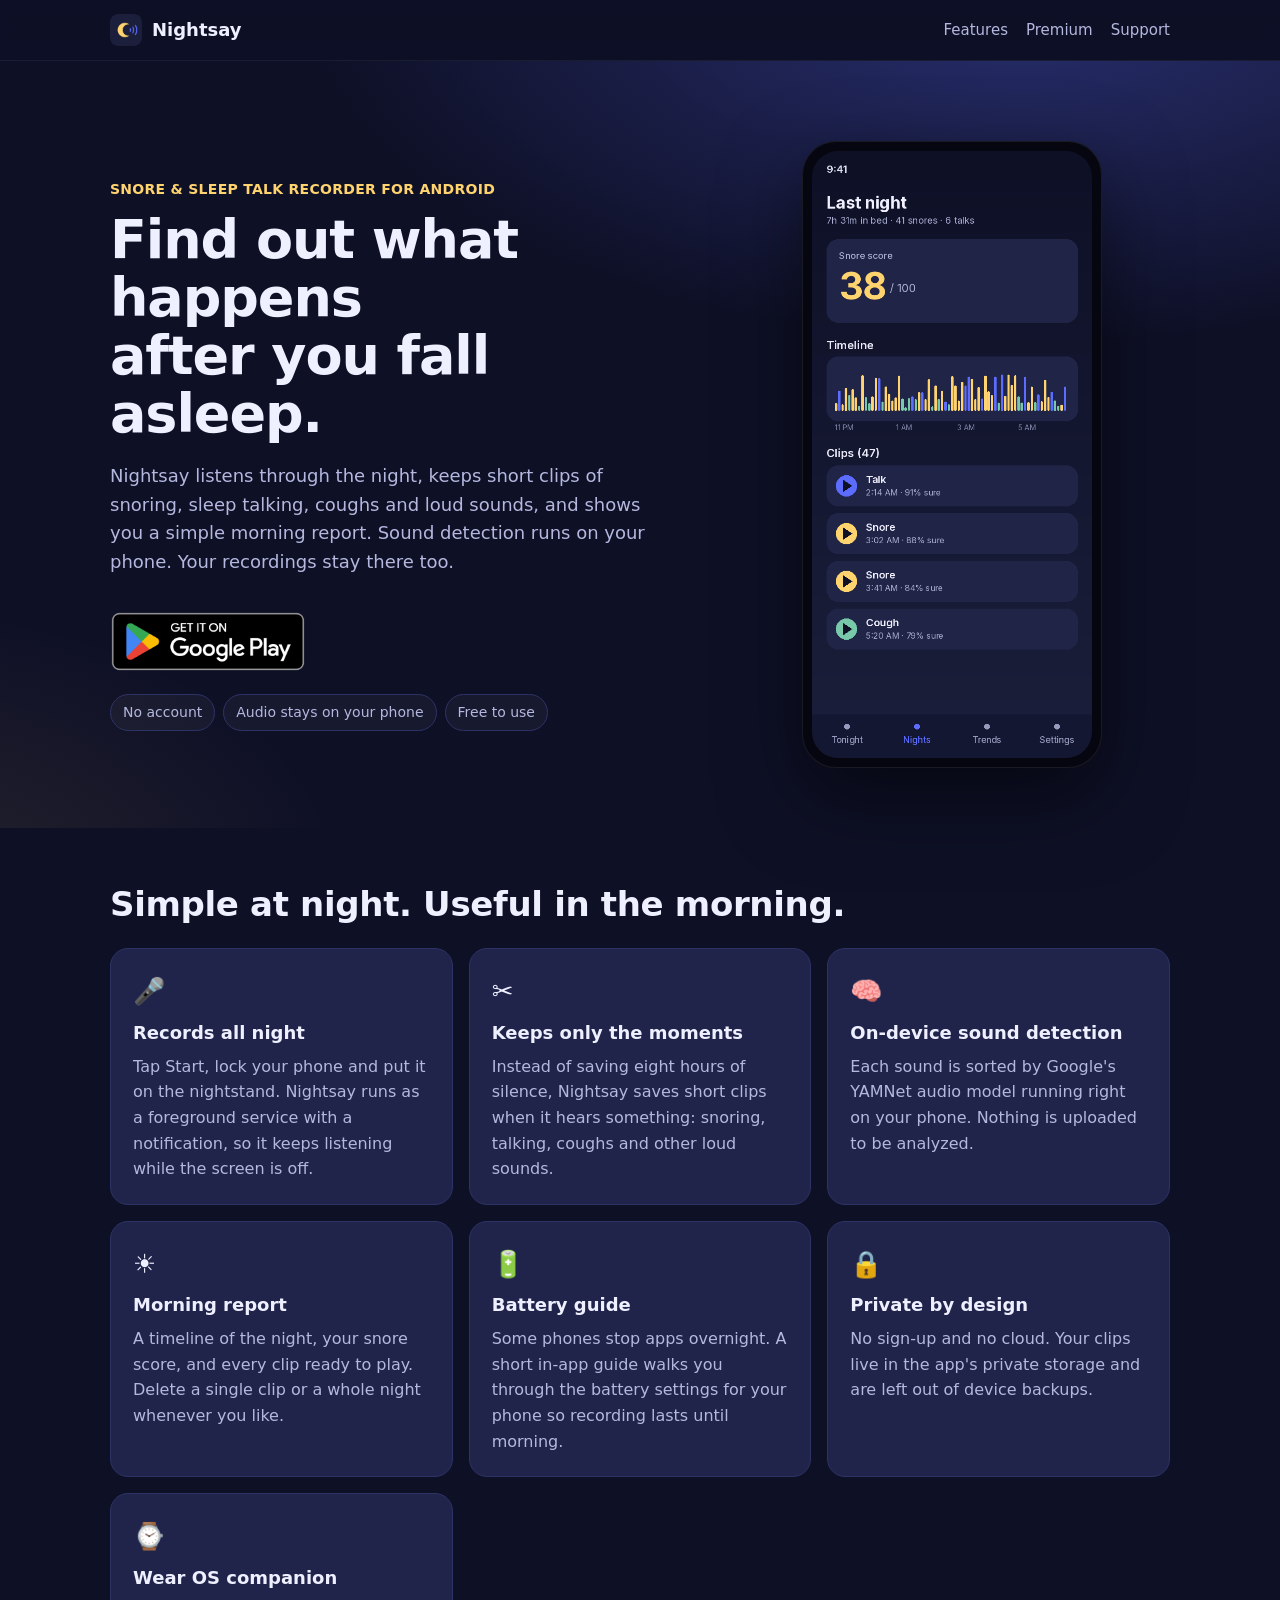
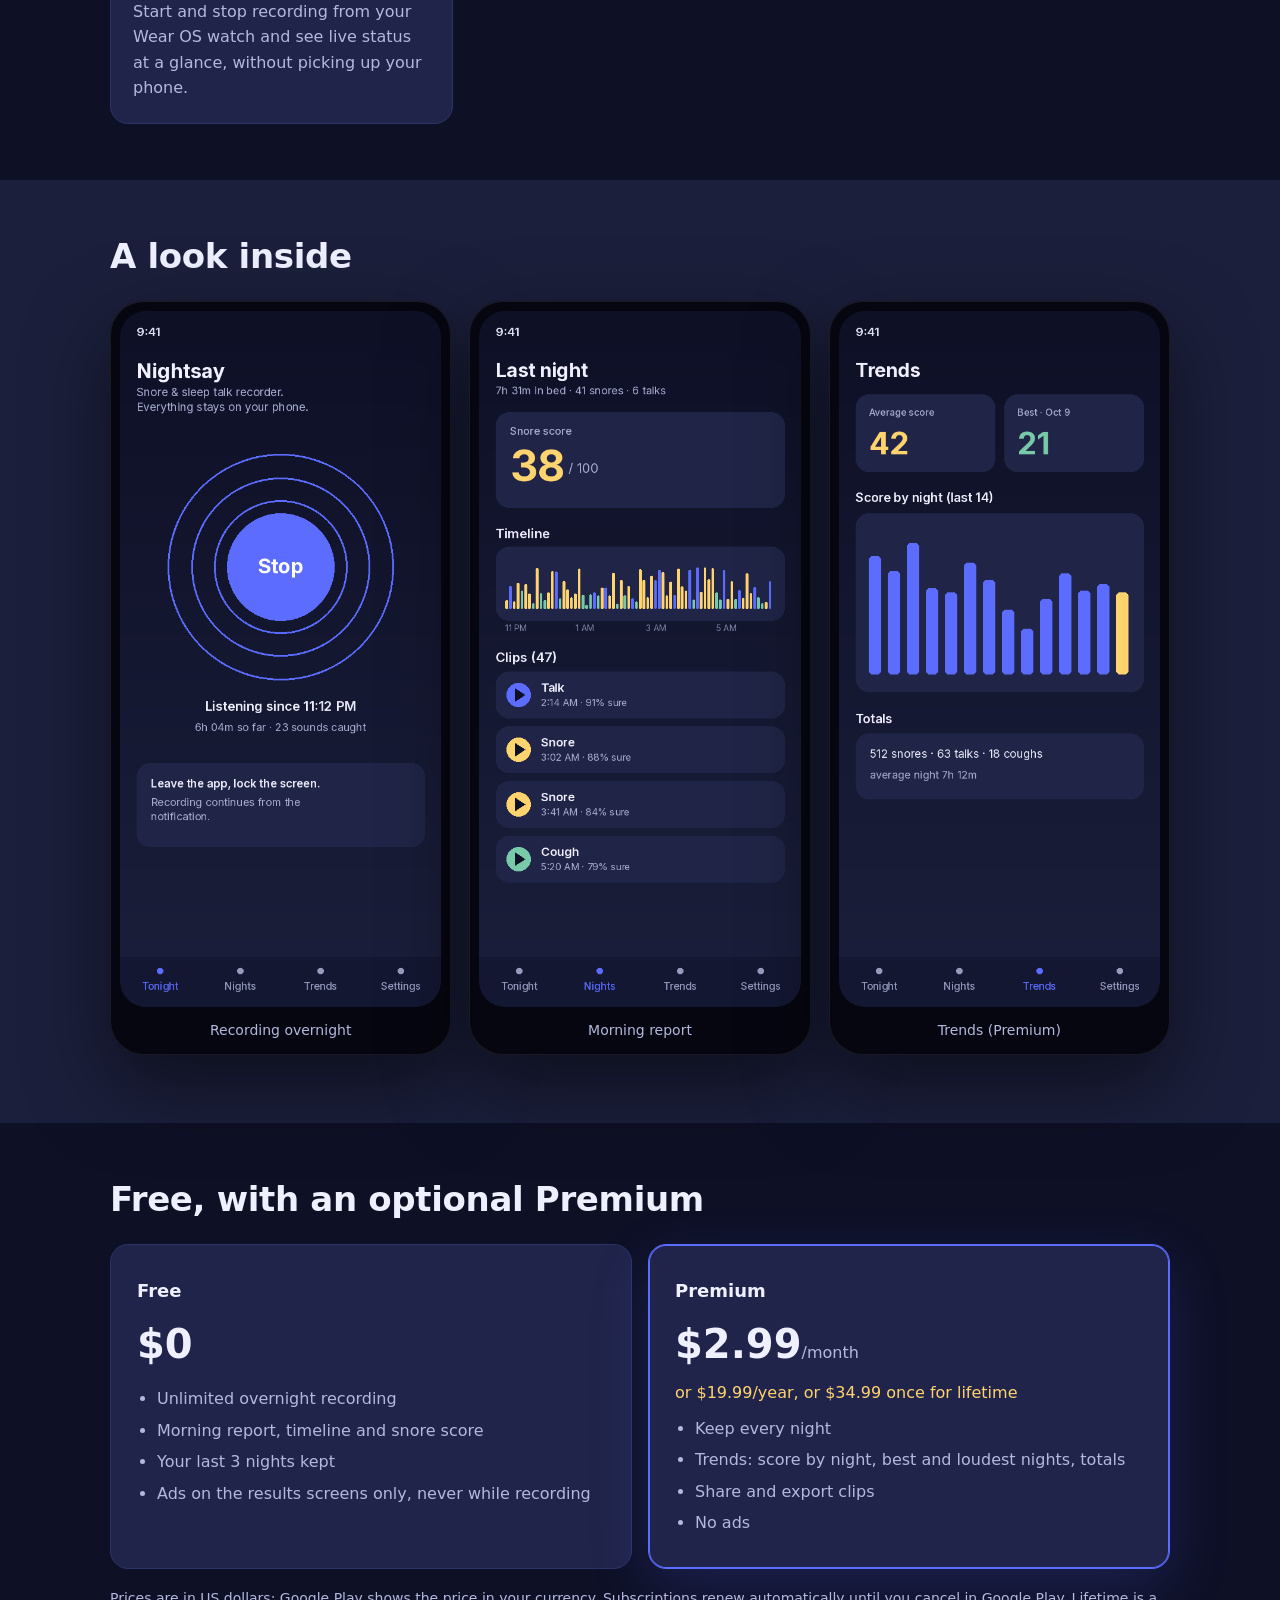
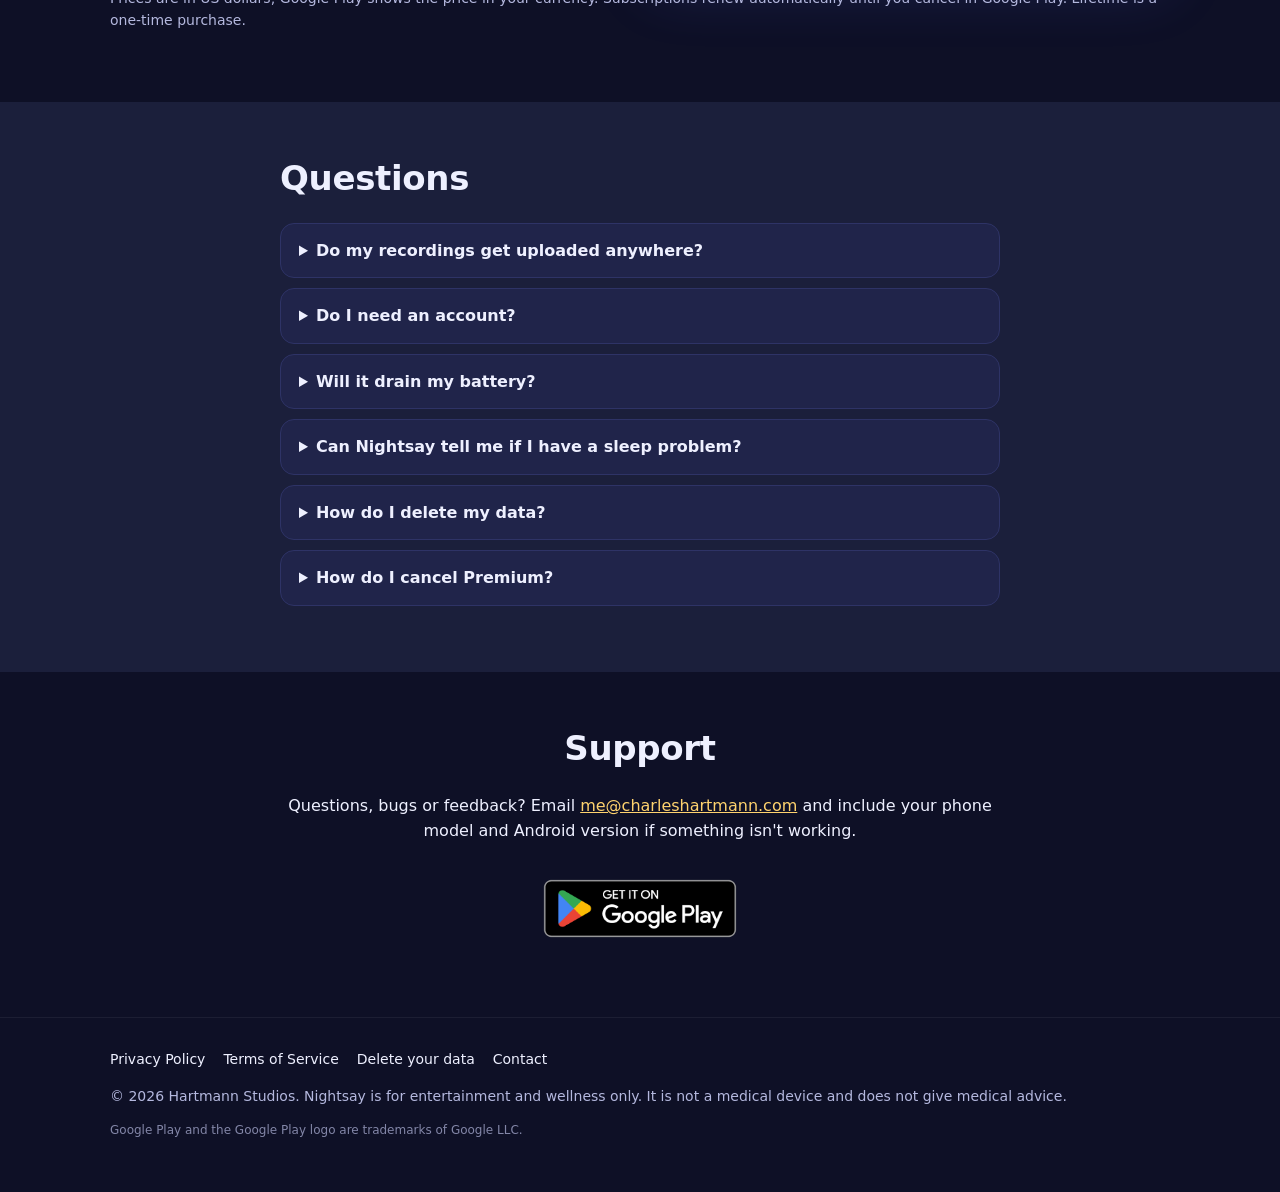
==== index.html @ 561e7427 "Nightsay website, privacy policy, terms and data deletion page" ====
<!doctype html>
<html lang="en">
<head>
<meta charset="utf-8">
<meta name="viewport" content="width=device-width, initial-scale=1, viewport-fit=cover">
<title>Nightsay: Snore &amp; Sleep Talk Recorder for Android</title>
<meta name="description" content="Nightsay records your snoring and sleep talking overnight, keeps short clips, and shows a morning report. On-device sound detection, no account, recordings stay on your phone.">
<link rel="canonical" href="https://chartmann1590.github.io/nightsay-site/">
<meta name="theme-color" content="#0E1026">
<meta property="og:type" content="website">
<meta property="og:site_name" content="Nightsay">
<meta property="og:title" content="Nightsay: Snore &amp; Sleep Talk Recorder for Android">
<meta property="og:description" content="Nightsay records your snoring and sleep talking overnight, keeps short clips, and shows a morning report. On-device sound detection, no account, recordings stay on your phone.">
<meta property="og:url" content="https://chartmann1590.github.io/nightsay-site/">
<meta property="og:image" content="https://chartmann1590.github.io/nightsay-site/img/og.png">
<meta property="og:image:width" content="1200">
<meta property="og:image:height" content="630">
<meta property="og:image:alt" content="Nightsay: snore and sleep talk recorder">
<meta name="twitter:card" content="summary_large_image">
<meta name="twitter:title" content="Nightsay: Snore &amp; Sleep Talk Recorder for Android">
<meta name="twitter:description" content="Nightsay records your snoring and sleep talking overnight, keeps short clips, and shows a morning report. On-device sound detection, no account, recordings stay on your phone.">
<meta name="twitter:image" content="https://chartmann1590.github.io/nightsay-site/img/og.png">
<link rel="icon" type="image/png" sizes="32x32" href="https://chartmann1590.github.io/nightsay-site/img/icon-32.png">
<link rel="apple-touch-icon" href="https://chartmann1590.github.io/nightsay-site/img/icon-180.png">
<link rel="stylesheet" href="https://chartmann1590.github.io/nightsay-site/style.css">
<script type="application/ld+json">{"@context": "https://schema.org", "@type": "SoftwareApplication", "name": "Nightsay: Snore & Sleep Talk", "operatingSystem": "Android", "applicationCategory": "HealthApplication", "url": "https://chartmann1590.github.io/nightsay-site/", "downloadUrl": "https://play.google.com/store/apps/details?id=com.charles.nightsay", "author": {"@type": "Organization", "name": "Hartmann Studios", "email": "me@charleshartmann.com"}, "offers": [{"@type": "Offer", "price": "0", "priceCurrency": "USD", "name": "Free"}], "description": "Snore and sleep talk recorder for Android. Records overnight, keeps short clips of snoring, sleep talking and coughs, and shows a morning report. Sound detection runs on your phone."}</script>
</head>
<body>
<header class="top"><div class="wrap nav">
<a class="brand" href="https://chartmann1590.github.io/nightsay-site/"><img src="https://chartmann1590.github.io/nightsay-site/img/icon-192.png" alt="" width="32" height="32"><span>Nightsay</span></a>
<nav><a href="https://chartmann1590.github.io/nightsay-site/#features">Features</a><a href="https://chartmann1590.github.io/nightsay-site/#premium">Premium</a><a href="https://chartmann1590.github.io/nightsay-site/#support">Support</a></nav>
</div></header>
<main>

<section class="hero"><div class="wrap hero-grid">
<div class="hero-copy">
<p class="eyebrow">Snore &amp; sleep talk recorder for Android</p>
<h1>Find out what happens<br>after you fall asleep.</h1>
<p class="lead">Nightsay listens through the night, keeps short clips of snoring, sleep talking, coughs and loud sounds, and shows you a simple morning report. Sound detection runs on your phone. Your recordings stay there too.</p>
<div class="cta"><a class="badge " href="https://play.google.com/store/apps/details?id=com.charles.nightsay" rel="noopener"><img src="https://chartmann1590.github.io/nightsay-site/img/play-badge.png" alt="Get it on Google Play" width="646" height="250"></a></div>
<ul class="pills"><li>No account</li><li>Audio stays on your phone</li><li>Free to use</li></ul>
</div>
<div class="hero-phone"><figure class="phone big"><img src="https://chartmann1590.github.io/nightsay-site/img/shot-2.png" alt="Morning report: snore score, timeline of the night and playable clips" width="540" height="1170"></figure></div>
</div></section>

<section class="sec" id="features"><div class="wrap">
<h2>Simple at night. Useful in the morning.</h2>
<div class="grid">
<div class="card"><div class="ic">&#127908;</div><h3>Records all night</h3><p>Tap Start, lock your phone and put it on the nightstand. Nightsay runs as a foreground service with a notification, so it keeps listening while the screen is off.</p></div>
<div class="card"><div class="ic">&#9986;</div><h3>Keeps only the moments</h3><p>Instead of saving eight hours of silence, Nightsay saves short clips when it hears something: snoring, talking, coughs and other loud sounds.</p></div>
<div class="card"><div class="ic">&#129504;</div><h3>On-device sound detection</h3><p>Each sound is sorted by Google's YAMNet audio model running right on your phone. Nothing is uploaded to be analyzed.</p></div>
<div class="card"><div class="ic">&#9728;</div><h3>Morning report</h3><p>A timeline of the night, your snore score, and every clip ready to play. Delete a single clip or a whole night whenever you like.</p></div>
<div class="card"><div class="ic">&#128267;</div><h3>Battery guide</h3><p>Some phones stop apps overnight. A short in-app guide walks you through the battery settings for your phone so recording lasts until morning.</p></div>
<div class="card"><div class="ic">&#128274;</div><h3>Private by design</h3><p>No sign-up and no cloud. Your clips live in the app's private storage and are left out of device backups.</p></div>
<div class="card"><div class="ic">&#8986;</div><h3>Wear OS companion</h3><p>Start and stop recording from your Wear OS watch and see live status at a glance, without picking up your phone.</p></div>
</div>
</div></section>

<section class="sec alt" id="screenshots"><div class="wrap">
<h2>A look inside</h2>
<div class="shots"><figure class="phone"><img src="https://chartmann1590.github.io/nightsay-site/img/shot-1.png" alt="Recording overnight: listening since 11:12 PM, sounds caught so far" loading="lazy" width="540" height="1170"><figcaption>Recording overnight</figcaption></figure><figure class="phone"><img src="https://chartmann1590.github.io/nightsay-site/img/shot-2.png" alt="Morning report: snore score, timeline of the night and playable clips" loading="lazy" width="540" height="1170"><figcaption>Morning report</figcaption></figure><figure class="phone"><img src="https://chartmann1590.github.io/nightsay-site/img/shot-3.png" alt="Trends (Premium): snore score by night, best night and totals" loading="lazy" width="540" height="1170"><figcaption>Trends (Premium)</figcaption></figure></div>
</div></section>

<section class="sec" id="premium"><div class="wrap">
<h2>Free, with an optional Premium</h2>
<div class="plans">
<div class="plan"><h3>Free</h3><p class="price">$0</p><ul><li>Unlimited overnight recording</li><li>Morning report, timeline and snore score</li><li>Your last 3 nights kept</li><li>Ads on the results screens only, never while recording</li></ul></div>
<div class="plan pro"><h3>Premium</h3><p class="price">$2.99<span>/month</span></p><p class="alt-price">or $19.99/year, or $34.99 once for lifetime</p><ul><li>Keep every night</li><li>Trends: score by night, best and loudest nights, totals</li><li>Share and export clips</li><li>No ads</li></ul></div>
</div>
<p class="fine">Prices are in US dollars; Google Play shows the price in your currency. Subscriptions renew automatically until you cancel in Google Play. Lifetime is a one-time purchase.</p>
</div></section>

<section class="sec alt"><div class="wrap narrow">
<h2>Questions</h2>
<details><summary>Do my recordings get uploaded anywhere?</summary><p>No. Recording, sound detection and storage all happen on your phone. A clip only leaves your phone if you choose to share it yourself (a Premium feature), using Android's share menu.</p></details>
<details><summary>Do I need an account?</summary><p>No. There is no sign-up and no login. Premium purchases are handled by Google Play and tied to your Google Play account.</p></details>
<details><summary>Will it drain my battery?</summary><p>Nightsay listens continuously, so we recommend keeping the phone plugged in overnight. The in-app battery guide helps with phones that stop background apps.</p></details>
<details><summary>Can Nightsay tell me if I have a sleep problem?</summary><p>No. Nightsay is for entertainment and wellness only. It is not a medical device and does not diagnose, treat or monitor any condition. If you are worried about your sleep or breathing, talk to a doctor.</p></details>
<details><summary>How do I delete my data?</summary><p>Delete a clip or a night inside the app, or uninstall the app to remove everything. Details are on the <a href="https://chartmann1590.github.io/nightsay-site/delete/">data deletion page</a>.</p></details>
<details><summary>How do I cancel Premium?</summary><p>Open Google Play, tap your profile, then Payments &amp; subscriptions, then Subscriptions, and cancel Nightsay. See our <a href="https://chartmann1590.github.io/nightsay-site/terms/">Terms</a> for details.</p></details>
</div></section>

<section class="sec" id="support"><div class="wrap narrow center">
<h2>Support</h2>
<p>Questions, bugs or feedback? Email <a href="mailto:me@charleshartmann.com?subject=Nightsay%20support">me@charleshartmann.com</a> and include your phone model and Android version if something isn't working.</p>
<div class="cta center"><a class="badge " href="https://play.google.com/store/apps/details?id=com.charles.nightsay" rel="noopener"><img src="https://chartmann1590.github.io/nightsay-site/img/play-badge.png" alt="Get it on Google Play" width="646" height="250"></a></div>
</div></section>

</main>
<footer class="foot"><div class="wrap">
<div class="foot-links"><a href="https://chartmann1590.github.io/nightsay-site/privacy/">Privacy Policy</a><a href="https://chartmann1590.github.io/nightsay-site/terms/">Terms of Service</a><a href="https://chartmann1590.github.io/nightsay-site/delete/">Delete your data</a><a href="mailto:me@charleshartmann.com">Contact</a></div>
<p>&copy; 2026 Hartmann Studios. Nightsay is for entertainment and wellness only. It is not a medical device and does not give medical advice.</p>
<p class="tm">Google Play and the Google Play logo are trademarks of Google LLC.</p>
</div></footer>
</body>
</html>
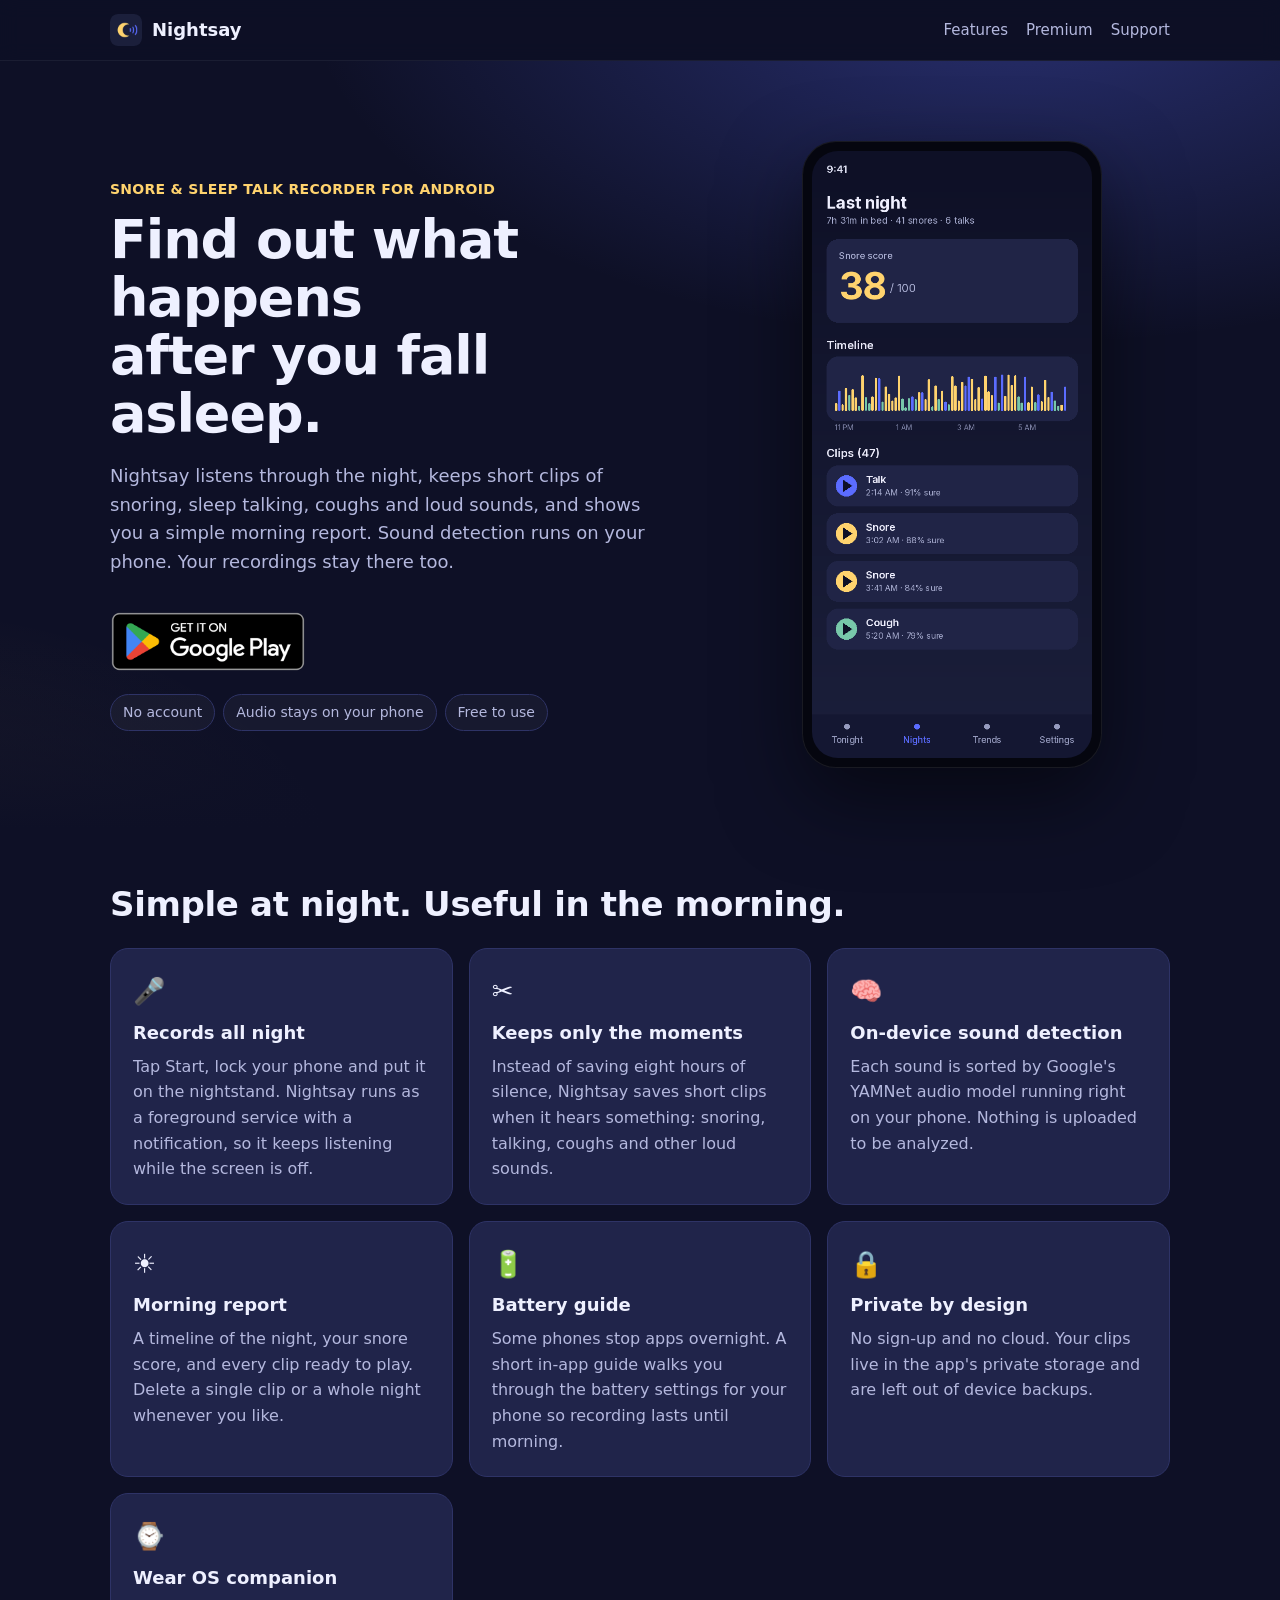
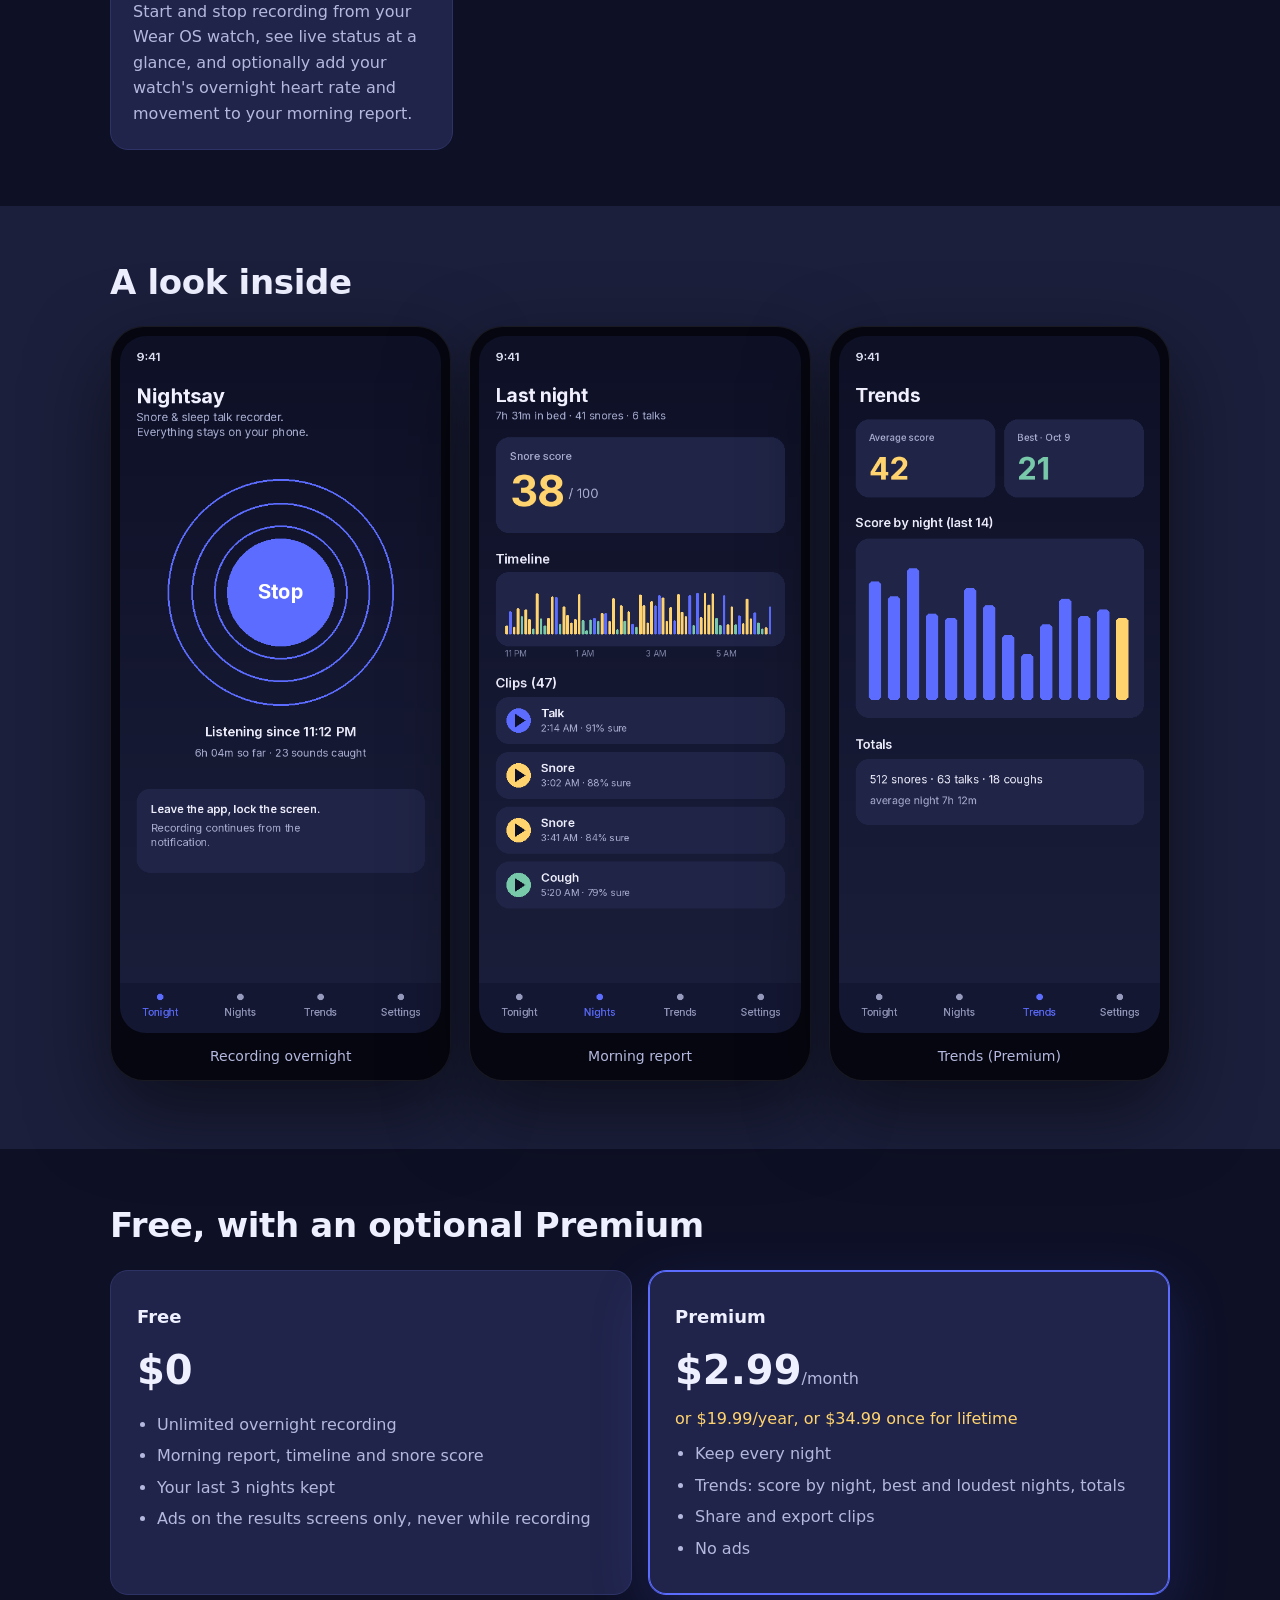
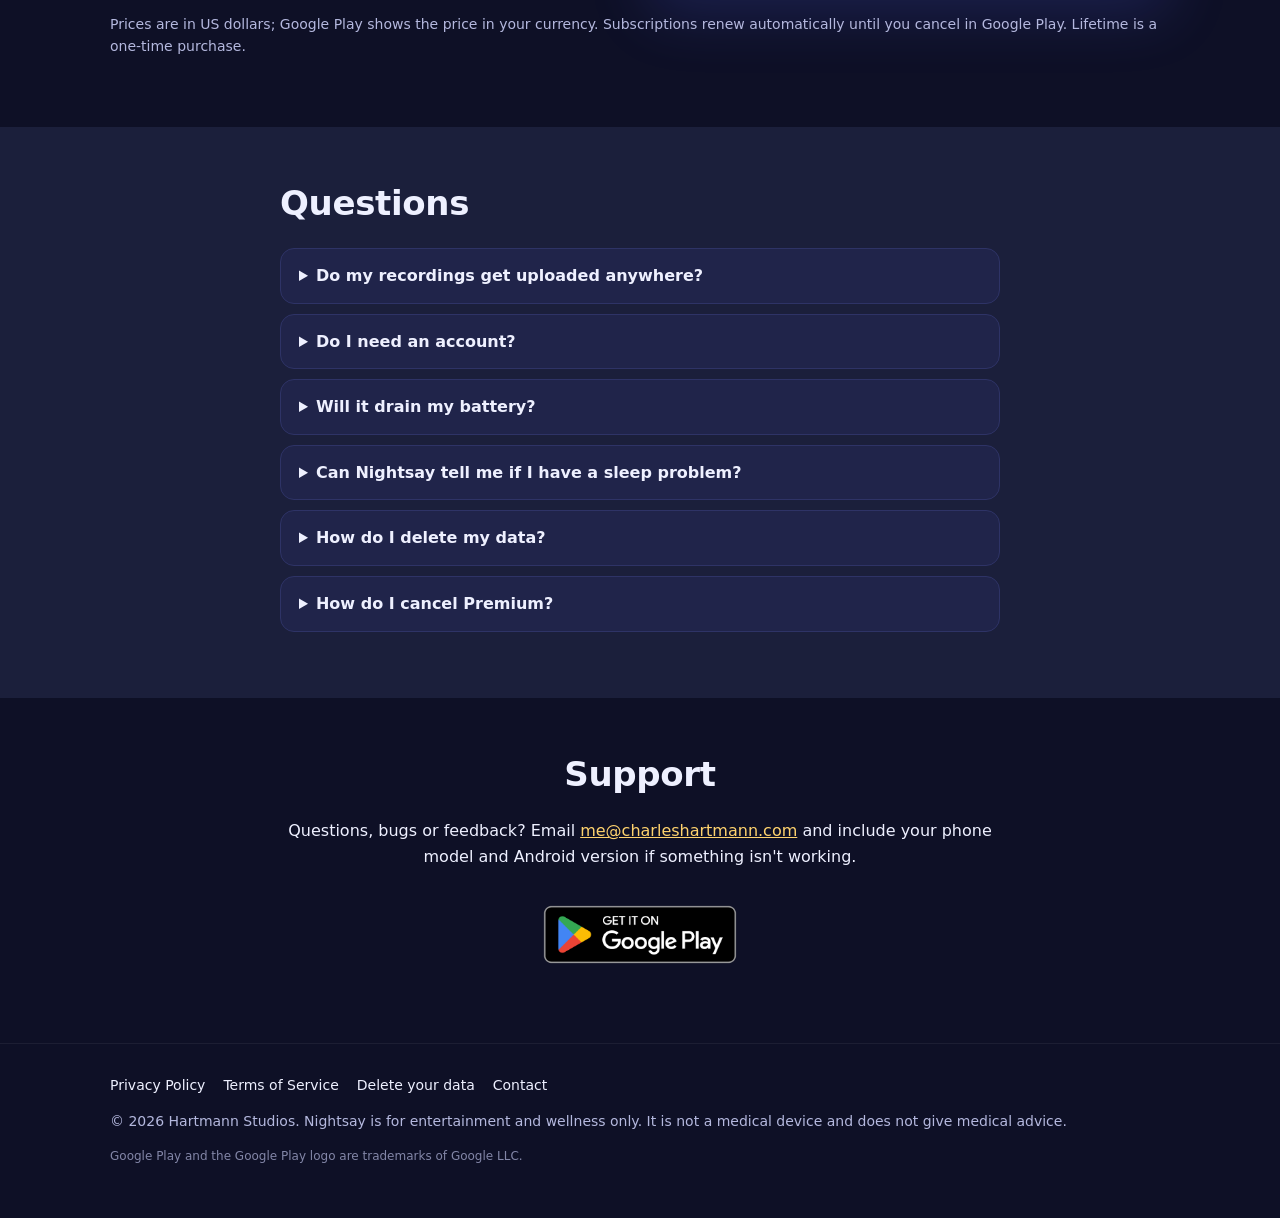
==== commit f018bb12: "Add Wear OS details to privacy policy and data deletion page" ====
--- a/index.html
+++ b/index.html
@@ -52,7 +52,7 @@
 <div class="card"><div class="ic">&#9728;</div><h3>Morning report</h3><p>A timeline of the night, your snore score, and every clip ready to play. Delete a single clip or a whole night whenever you like.</p></div>
 <div class="card"><div class="ic">&#128267;</div><h3>Battery guide</h3><p>Some phones stop apps overnight. A short in-app guide walks you through the battery settings for your phone so recording lasts until morning.</p></div>
 <div class="card"><div class="ic">&#128274;</div><h3>Private by design</h3><p>No sign-up and no cloud. Your clips live in the app's private storage and are left out of device backups.</p></div>
-<div class="card"><div class="ic">&#8986;</div><h3>Wear OS companion</h3><p>Start and stop recording from your Wear OS watch and see live status at a glance, without picking up your phone.</p></div>
+<div class="card"><div class="ic">&#8986;</div><h3>Wear OS companion</h3><p>Start and stop recording from your Wear OS watch, see live status at a glance, and optionally add your watch's overnight heart rate and movement to your morning report.</p></div>
 </div>
 </div></section>
 
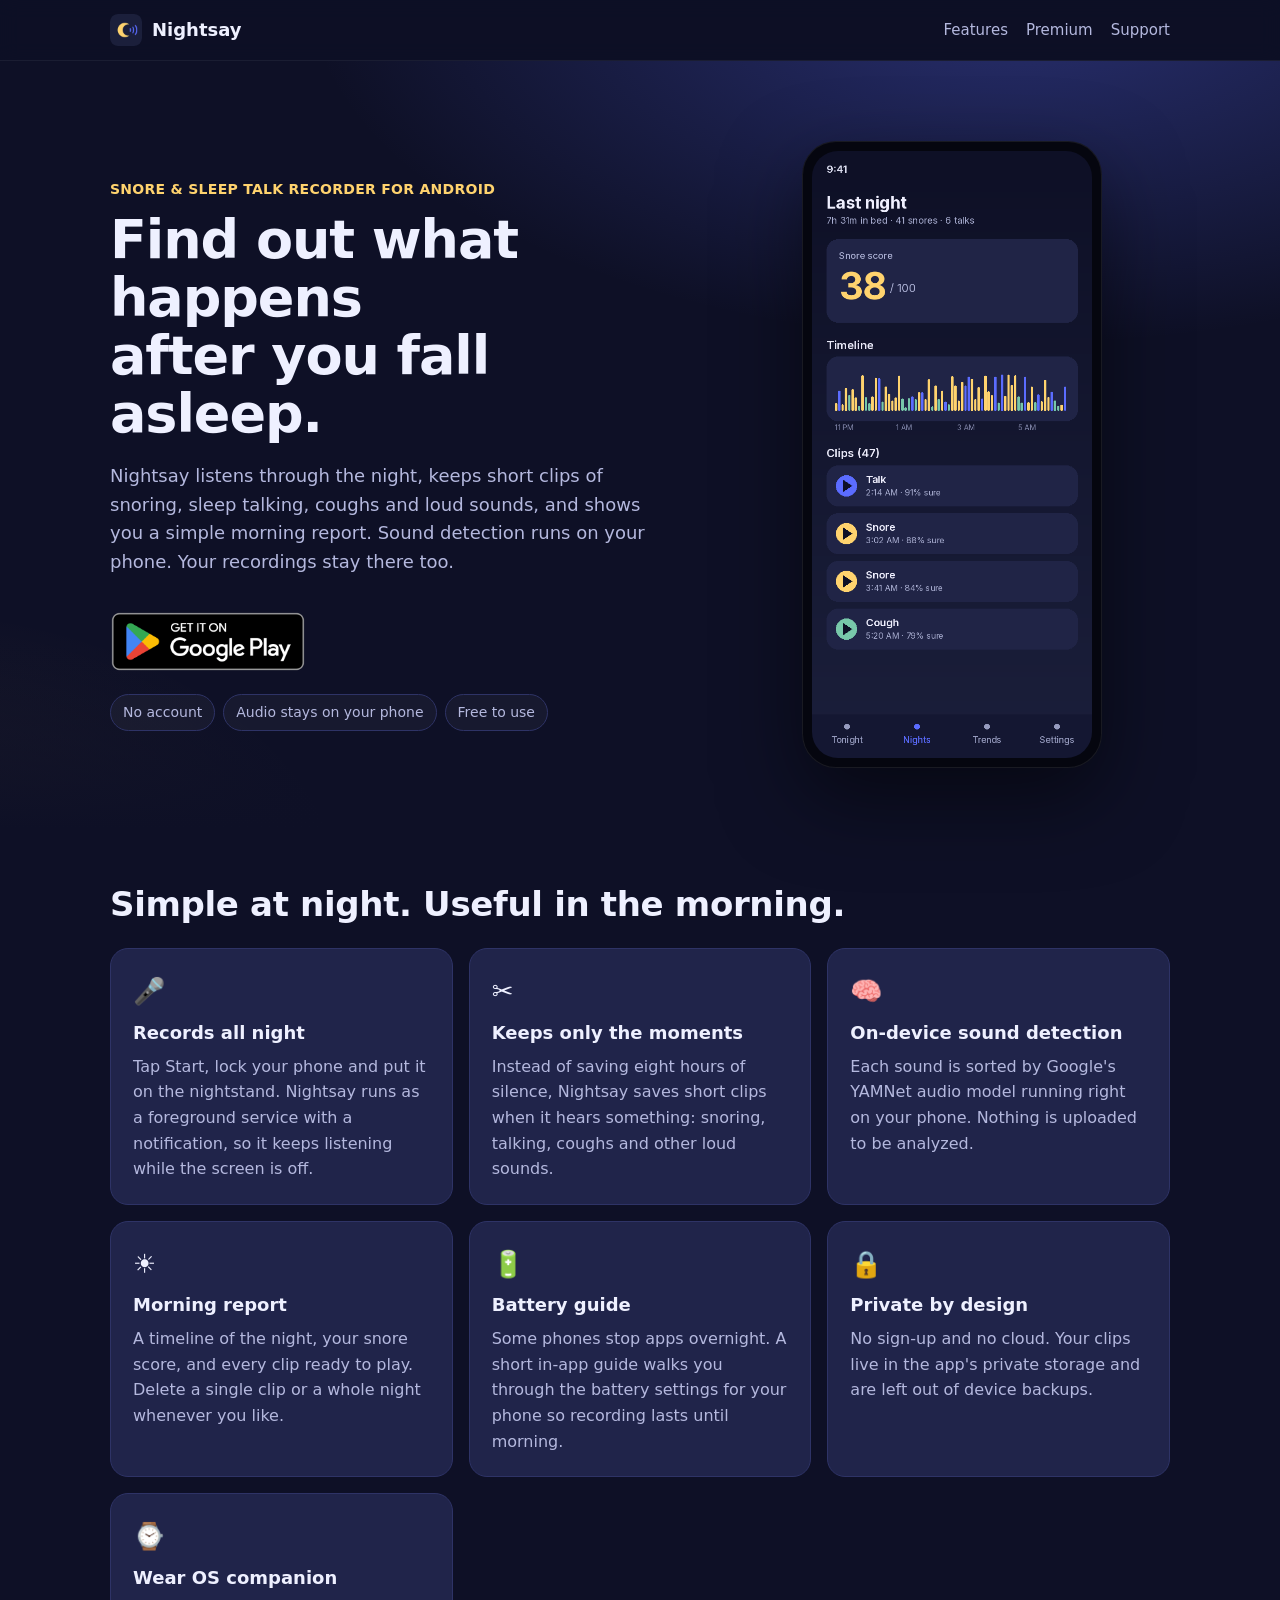
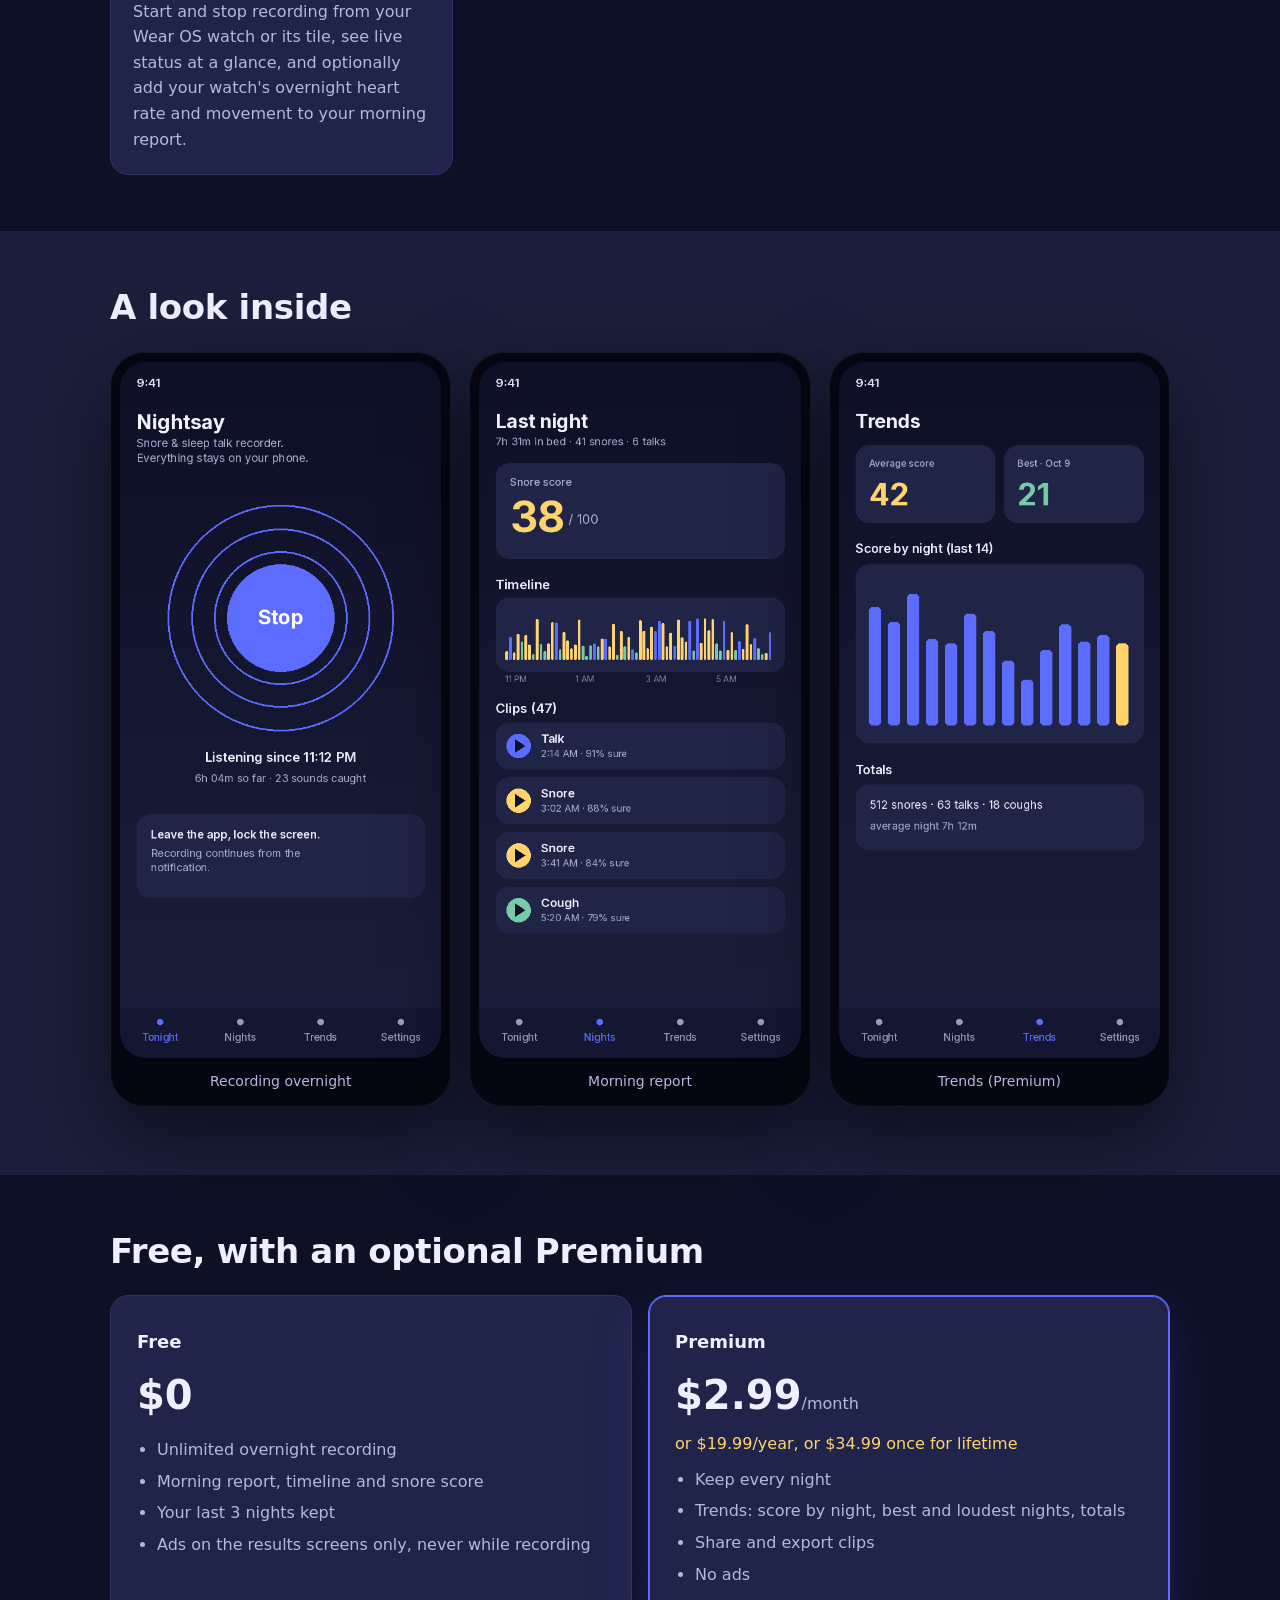
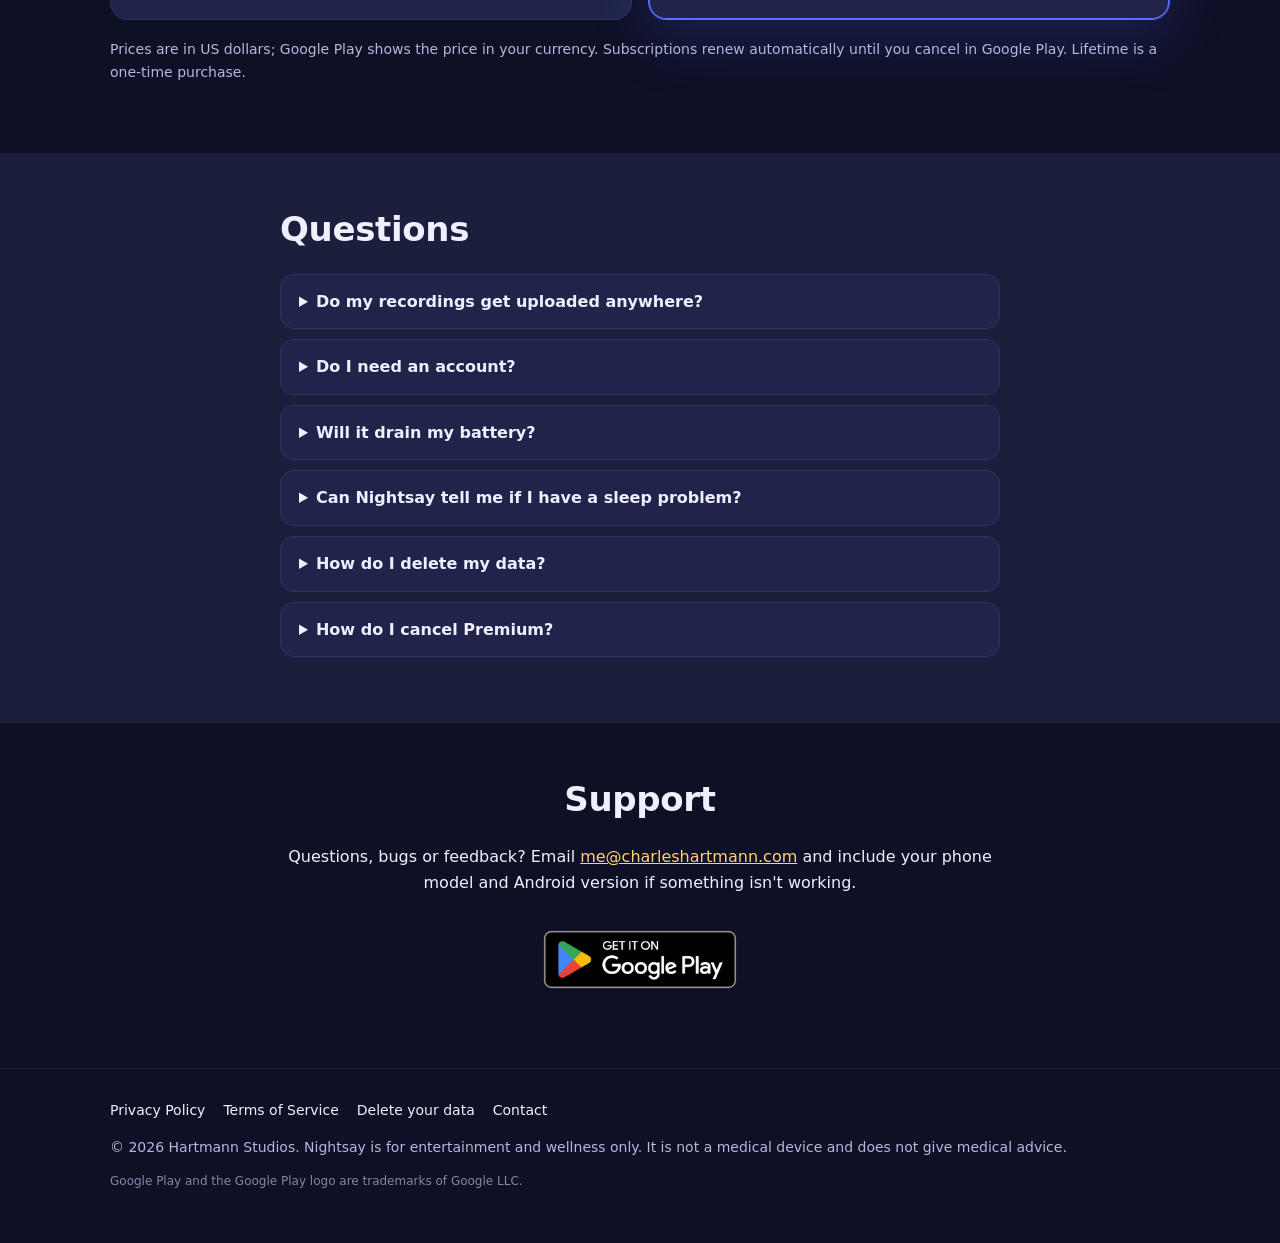
==== commit 1151cee7: "Privacy policy: Wear OS sensor details and backup wording" ====
--- a/index.html
+++ b/index.html
@@ -52,7 +52,7 @@
 <div class="card"><div class="ic">&#9728;</div><h3>Morning report</h3><p>A timeline of the night, your snore score, and every clip ready to play. Delete a single clip or a whole night whenever you like.</p></div>
 <div class="card"><div class="ic">&#128267;</div><h3>Battery guide</h3><p>Some phones stop apps overnight. A short in-app guide walks you through the battery settings for your phone so recording lasts until morning.</p></div>
 <div class="card"><div class="ic">&#128274;</div><h3>Private by design</h3><p>No sign-up and no cloud. Your clips live in the app's private storage and are left out of device backups.</p></div>
-<div class="card"><div class="ic">&#8986;</div><h3>Wear OS companion</h3><p>Start and stop recording from your Wear OS watch, see live status at a glance, and optionally add your watch's overnight heart rate and movement to your morning report.</p></div>
+<div class="card"><div class="ic">&#8986;</div><h3>Wear OS companion</h3><p>Start and stop recording from your Wear OS watch or its tile, see live status at a glance, and optionally add your watch's overnight heart rate and movement to your morning report.</p></div>
 </div>
 </div></section>
 
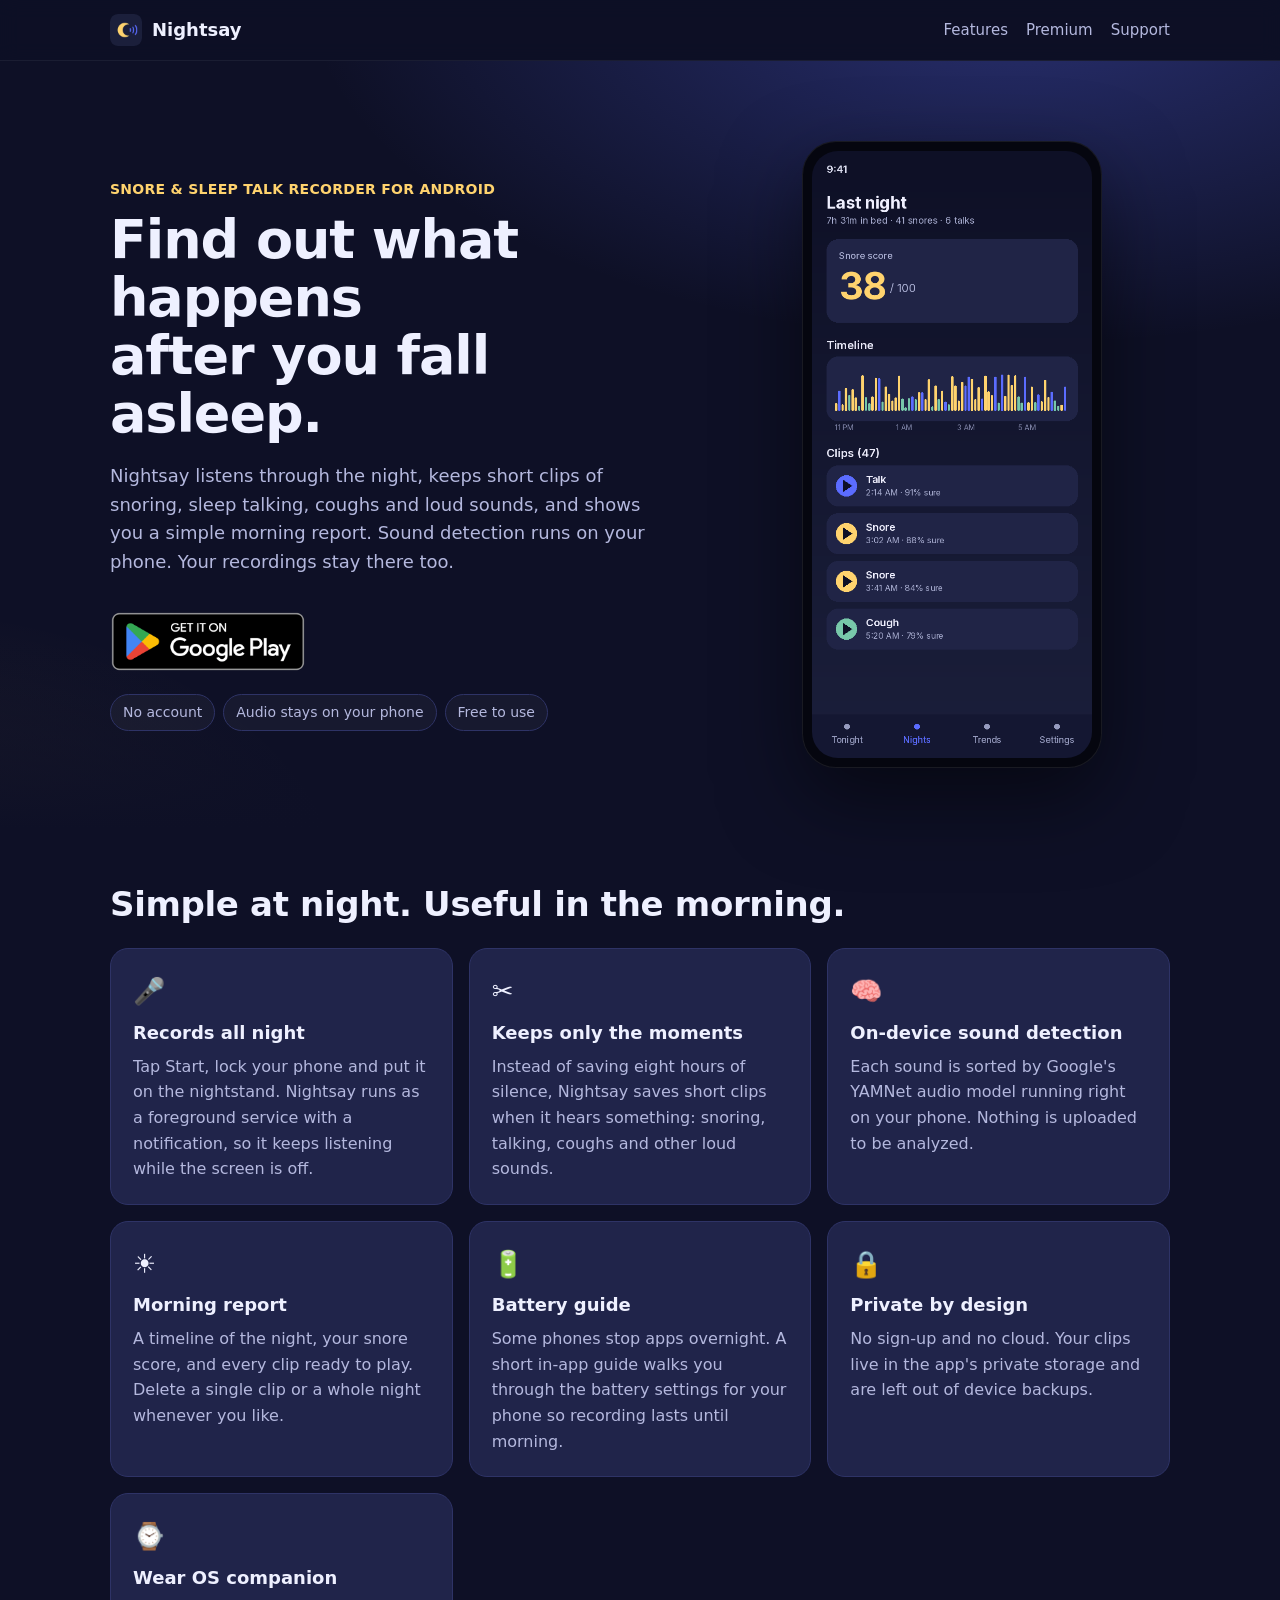
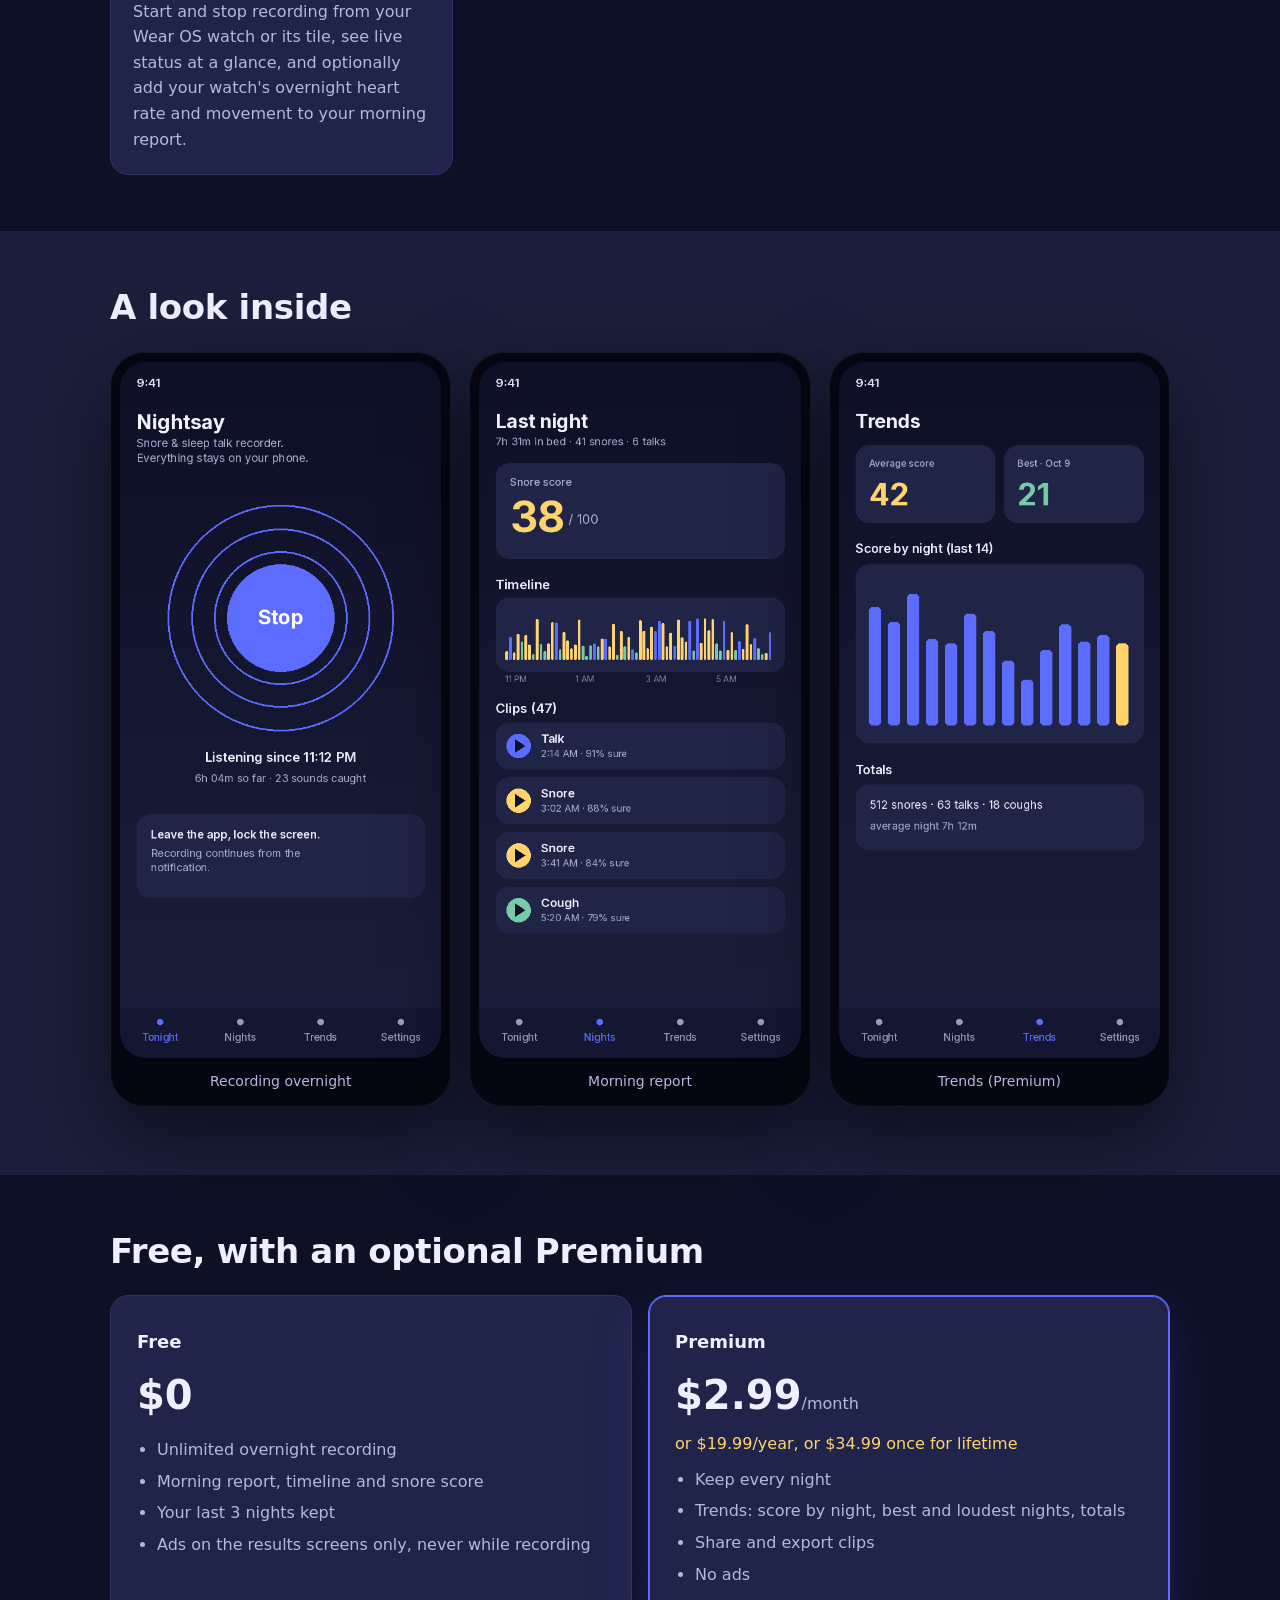
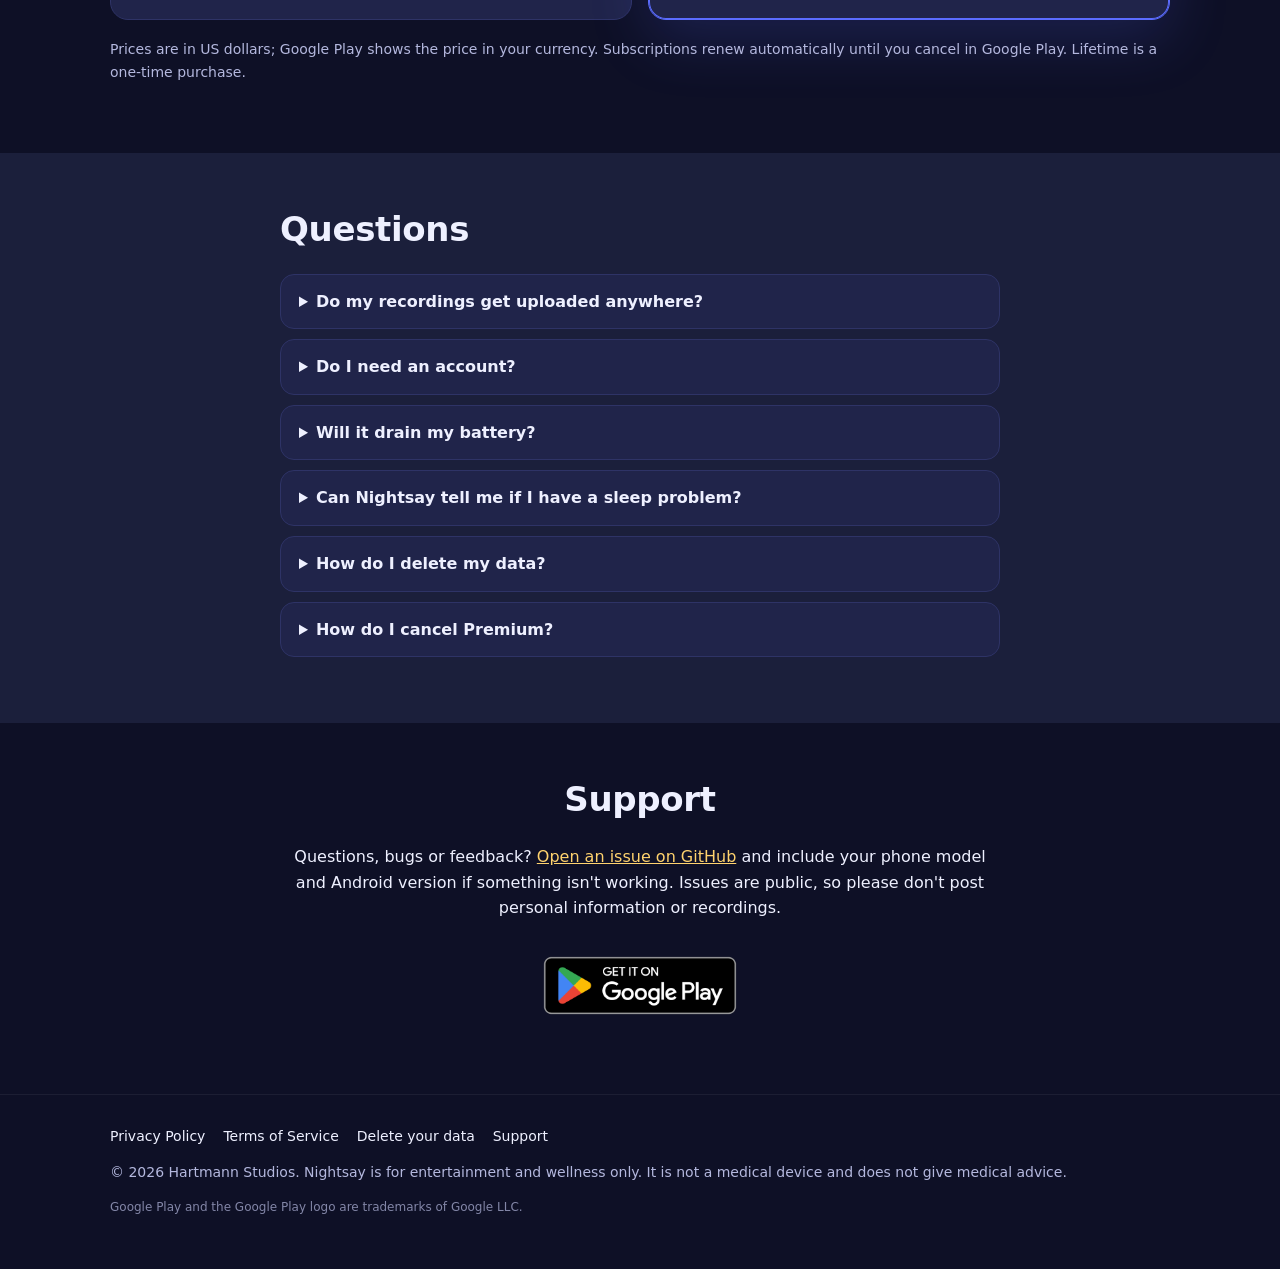
==== commit de7fc19c: "Support via GitHub issues" ====
--- a/index.html
+++ b/index.html
@@ -23,7 +23,7 @@
 <link rel="icon" type="image/png" sizes="32x32" href="https://chartmann1590.github.io/nightsay-site/img/icon-32.png">
 <link rel="apple-touch-icon" href="https://chartmann1590.github.io/nightsay-site/img/icon-180.png">
 <link rel="stylesheet" href="https://chartmann1590.github.io/nightsay-site/style.css">
-<script type="application/ld+json">{"@context": "https://schema.org", "@type": "SoftwareApplication", "name": "Nightsay: Snore & Sleep Talk", "operatingSystem": "Android", "applicationCategory": "HealthApplication", "url": "https://chartmann1590.github.io/nightsay-site/", "downloadUrl": "https://play.google.com/store/apps/details?id=com.charles.nightsay", "author": {"@type": "Organization", "name": "Hartmann Studios", "email": "me@charleshartmann.com"}, "offers": [{"@type": "Offer", "price": "0", "priceCurrency": "USD", "name": "Free"}], "description": "Snore and sleep talk recorder for Android. Records overnight, keeps short clips of snoring, sleep talking and coughs, and shows a morning report. Sound detection runs on your phone."}</script>
+<script type="application/ld+json">{"@context": "https://schema.org", "@type": "SoftwareApplication", "name": "Nightsay: Snore & Sleep Talk", "operatingSystem": "Android", "applicationCategory": "HealthApplication", "url": "https://chartmann1590.github.io/nightsay-site/", "downloadUrl": "https://play.google.com/store/apps/details?id=com.charles.nightsay", "author": {"@type": "Organization", "name": "Hartmann Studios", "url": "https://chartmann1590.github.io/nightsay-site/"}, "offers": [{"@type": "Offer", "price": "0", "priceCurrency": "USD", "name": "Free"}], "description": "Snore and sleep talk recorder for Android. Records overnight, keeps short clips of snoring, sleep talking and coughs, and shows a morning report. Sound detection runs on your phone."}</script>
 </head>
 <body>
 <header class="top"><div class="wrap nav">
@@ -82,13 +82,13 @@
 
 <section class="sec" id="support"><div class="wrap narrow center">
 <h2>Support</h2>
-<p>Questions, bugs or feedback? Email <a href="mailto:me@charleshartmann.com?subject=Nightsay%20support">me@charleshartmann.com</a> and include your phone model and Android version if something isn't working.</p>
+<p>Questions, bugs or feedback? <a href="https://github.com/chartmann1590/nightsay-site/issues/new">Open an issue on GitHub</a> and include your phone model and Android version if something isn't working. Issues are public, so please don't post personal information or recordings.</p>
 <div class="cta center"><a class="badge " href="https://play.google.com/store/apps/details?id=com.charles.nightsay" rel="noopener"><img src="https://chartmann1590.github.io/nightsay-site/img/play-badge.png" alt="Get it on Google Play" width="646" height="250"></a></div>
 </div></section>
 
 </main>
 <footer class="foot"><div class="wrap">
-<div class="foot-links"><a href="https://chartmann1590.github.io/nightsay-site/privacy/">Privacy Policy</a><a href="https://chartmann1590.github.io/nightsay-site/terms/">Terms of Service</a><a href="https://chartmann1590.github.io/nightsay-site/delete/">Delete your data</a><a href="mailto:me@charleshartmann.com">Contact</a></div>
+<div class="foot-links"><a href="https://chartmann1590.github.io/nightsay-site/privacy/">Privacy Policy</a><a href="https://chartmann1590.github.io/nightsay-site/terms/">Terms of Service</a><a href="https://chartmann1590.github.io/nightsay-site/delete/">Delete your data</a><a href="https://github.com/chartmann1590/nightsay-site/issues/new">Support</a></div>
 <p>&copy; 2026 Hartmann Studios. Nightsay is for entertainment and wellness only. It is not a medical device and does not give medical advice.</p>
 <p class="tm">Google Play and the Google Play logo are trademarks of Google LLC.</p>
 </div></footer>
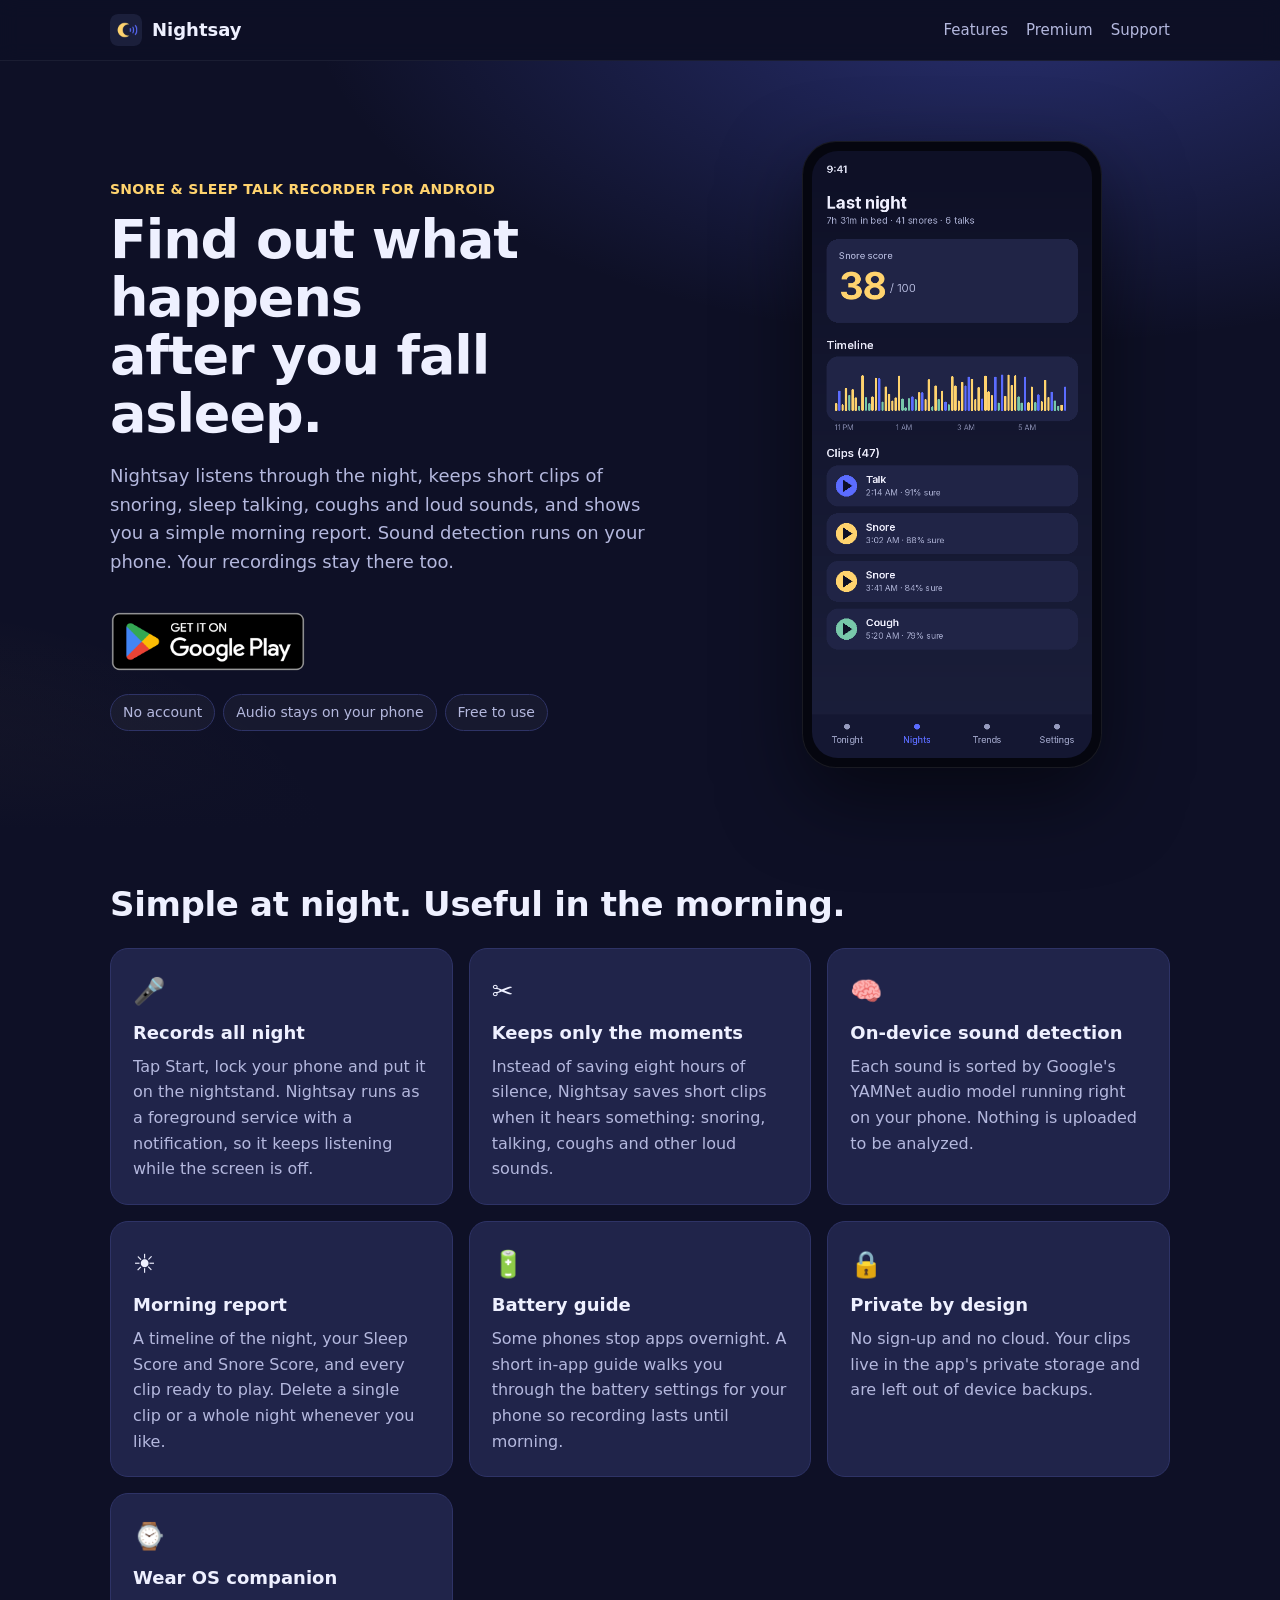
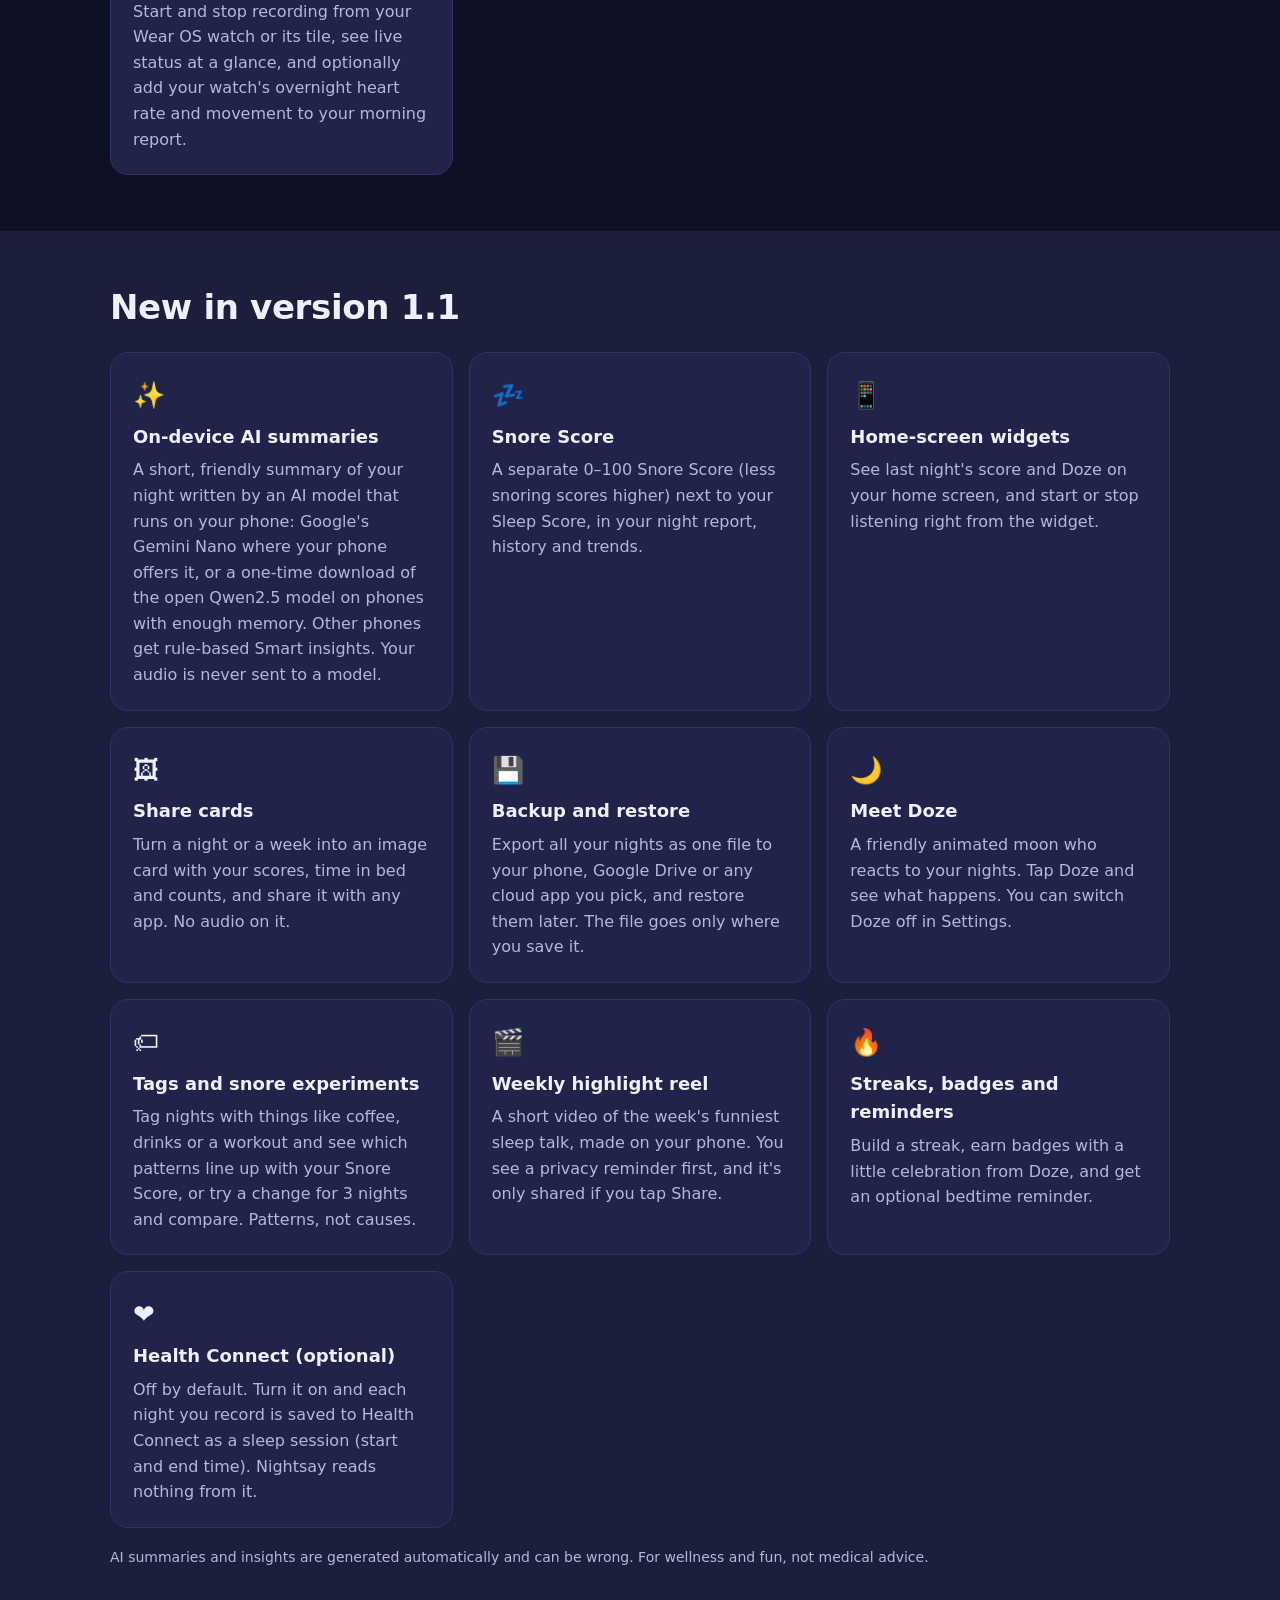
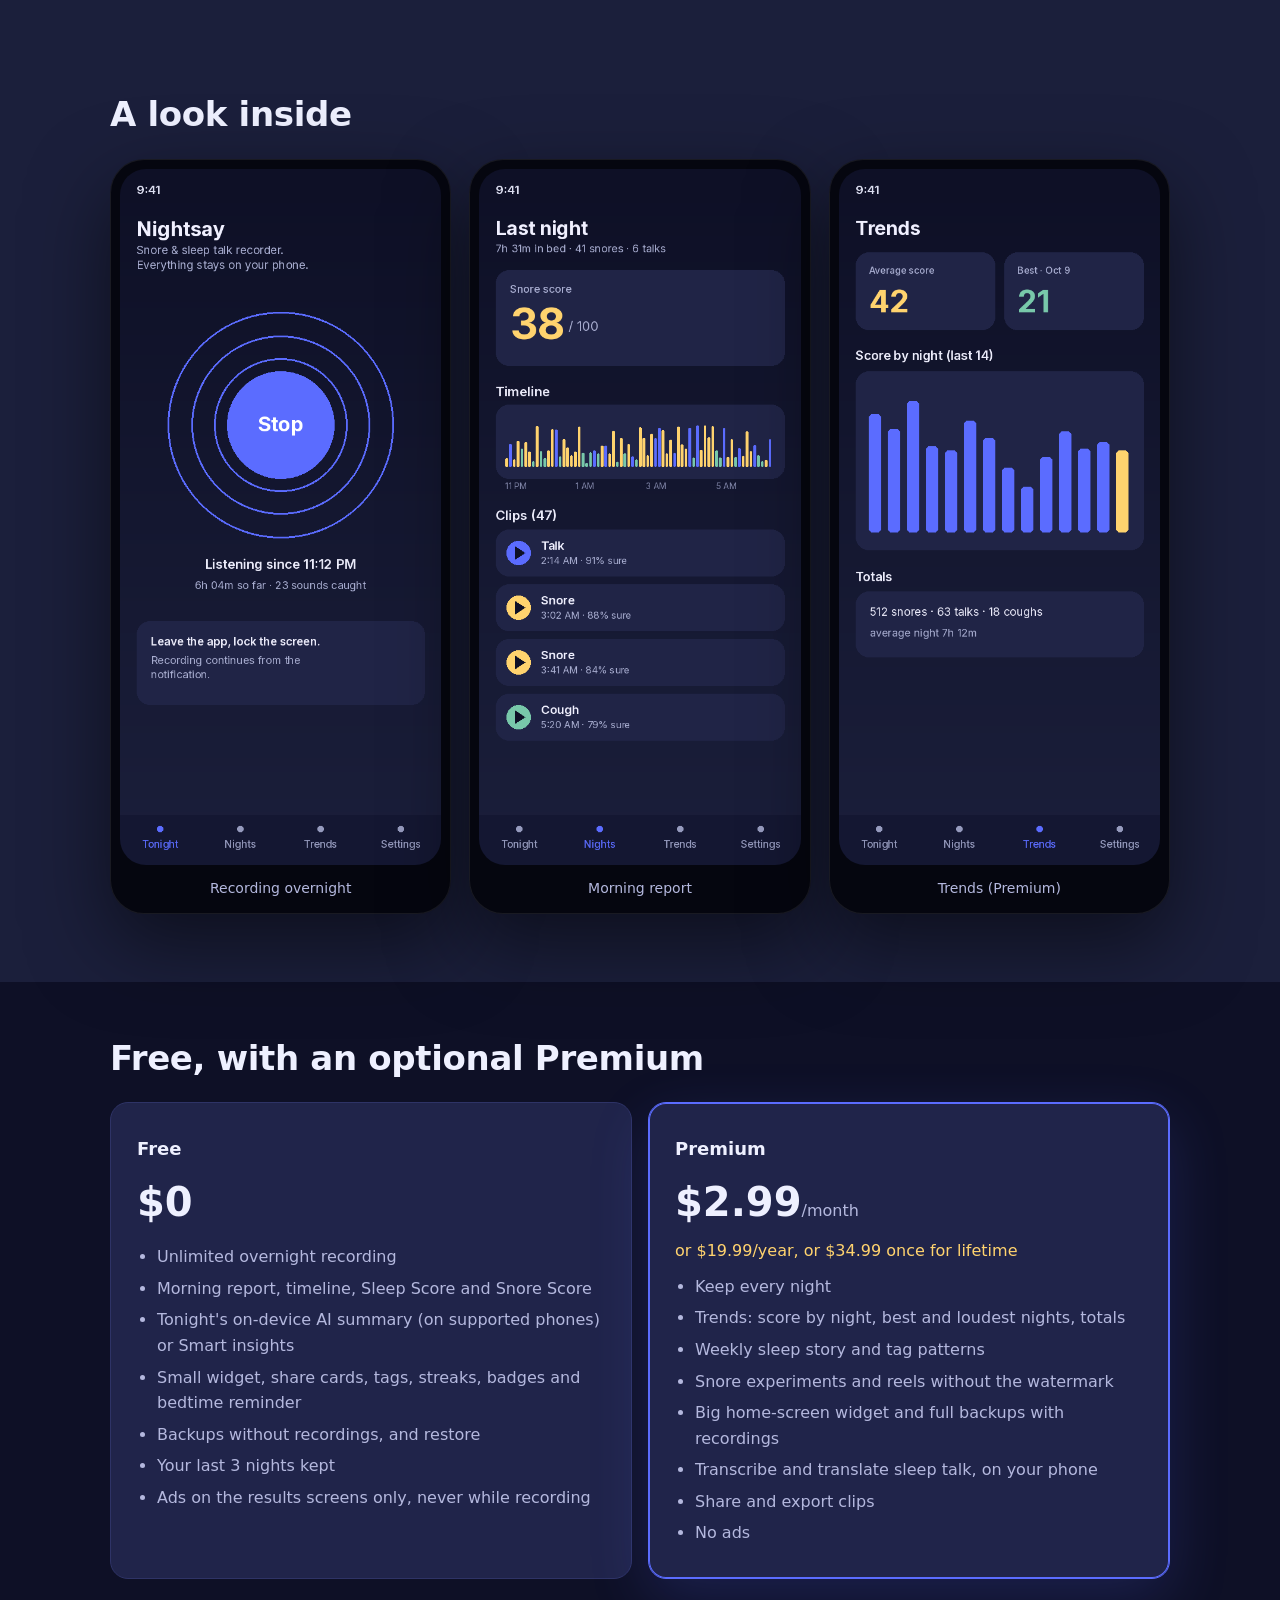
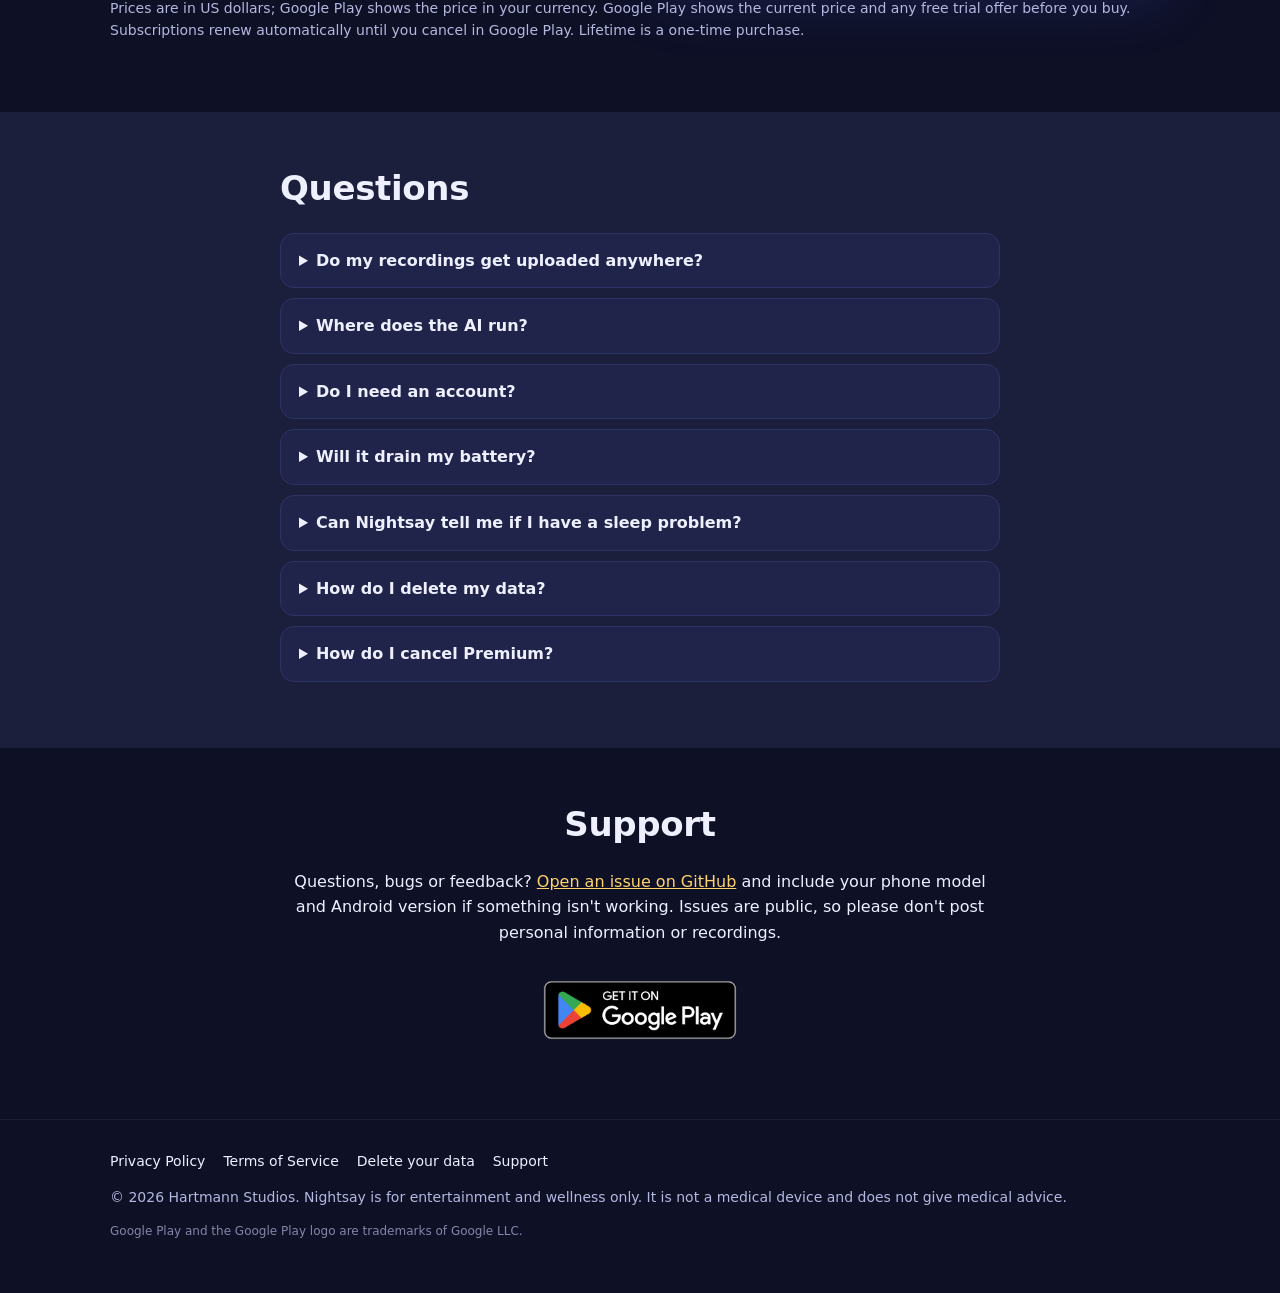
==== commit 1fb50d7b: "Update site, privacy policy, terms and data deletion page for v1.1" ====
--- a/index.html
+++ b/index.html
@@ -4,13 +4,13 @@
 <meta charset="utf-8">
 <meta name="viewport" content="width=device-width, initial-scale=1, viewport-fit=cover">
 <title>Nightsay: Snore &amp; Sleep Talk Recorder for Android</title>
-<meta name="description" content="Nightsay records your snoring and sleep talking overnight, keeps short clips, and shows a morning report. On-device sound detection, no account, recordings stay on your phone.">
+<meta name="description" content="Nightsay records your snoring and sleep talking overnight, keeps short clips, and shows a morning report with a Sleep Score, Snore Score and on-device AI summaries. No account, recordings stay on your phone.">
 <link rel="canonical" href="https://chartmann1590.github.io/nightsay-site/">
 <meta name="theme-color" content="#0E1026">
 <meta property="og:type" content="website">
 <meta property="og:site_name" content="Nightsay">
 <meta property="og:title" content="Nightsay: Snore &amp; Sleep Talk Recorder for Android">
-<meta property="og:description" content="Nightsay records your snoring and sleep talking overnight, keeps short clips, and shows a morning report. On-device sound detection, no account, recordings stay on your phone.">
+<meta property="og:description" content="Nightsay records your snoring and sleep talking overnight, keeps short clips, and shows a morning report with a Sleep Score, Snore Score and on-device AI summaries. No account, recordings stay on your phone.">
 <meta property="og:url" content="https://chartmann1590.github.io/nightsay-site/">
 <meta property="og:image" content="https://chartmann1590.github.io/nightsay-site/img/og.png">
 <meta property="og:image:width" content="1200">
@@ -18,12 +18,12 @@
 <meta property="og:image:alt" content="Nightsay: snore and sleep talk recorder">
 <meta name="twitter:card" content="summary_large_image">
 <meta name="twitter:title" content="Nightsay: Snore &amp; Sleep Talk Recorder for Android">
-<meta name="twitter:description" content="Nightsay records your snoring and sleep talking overnight, keeps short clips, and shows a morning report. On-device sound detection, no account, recordings stay on your phone.">
+<meta name="twitter:description" content="Nightsay records your snoring and sleep talking overnight, keeps short clips, and shows a morning report with a Sleep Score, Snore Score and on-device AI summaries. No account, recordings stay on your phone.">
 <meta name="twitter:image" content="https://chartmann1590.github.io/nightsay-site/img/og.png">
 <link rel="icon" type="image/png" sizes="32x32" href="https://chartmann1590.github.io/nightsay-site/img/icon-32.png">
 <link rel="apple-touch-icon" href="https://chartmann1590.github.io/nightsay-site/img/icon-180.png">
 <link rel="stylesheet" href="https://chartmann1590.github.io/nightsay-site/style.css">
-<script type="application/ld+json">{"@context": "https://schema.org", "@type": "SoftwareApplication", "name": "Nightsay: Snore & Sleep Talk", "operatingSystem": "Android", "applicationCategory": "HealthApplication", "url": "https://chartmann1590.github.io/nightsay-site/", "downloadUrl": "https://play.google.com/store/apps/details?id=com.charles.nightsay", "author": {"@type": "Organization", "name": "Hartmann Studios", "url": "https://chartmann1590.github.io/nightsay-site/"}, "offers": [{"@type": "Offer", "price": "0", "priceCurrency": "USD", "name": "Free"}], "description": "Snore and sleep talk recorder for Android. Records overnight, keeps short clips of snoring, sleep talking and coughs, and shows a morning report. Sound detection runs on your phone."}</script>
+<script type="application/ld+json">{"@context": "https://schema.org", "@type": "SoftwareApplication", "name": "Nightsay: Snore & Sleep Talk", "operatingSystem": "Android", "applicationCategory": "HealthApplication", "url": "https://chartmann1590.github.io/nightsay-site/", "downloadUrl": "https://play.google.com/store/apps/details?id=com.charles.nightsay", "author": {"@type": "Organization", "name": "Hartmann Studios", "url": "https://chartmann1590.github.io/nightsay-site/"}, "offers": [{"@type": "Offer", "price": "0", "priceCurrency": "USD", "name": "Free"}], "description": "Snore and sleep talk recorder for Android. Records overnight, keeps short clips of snoring, sleep talking and coughs, and shows a morning report with a Sleep Score, Snore Score and on-device AI summaries. Sound detection runs on your phone."}</script>
 </head>
 <body>
 <header class="top"><div class="wrap nav">
@@ -49,11 +49,28 @@
 <div class="card"><div class="ic">&#127908;</div><h3>Records all night</h3><p>Tap Start, lock your phone and put it on the nightstand. Nightsay runs as a foreground service with a notification, so it keeps listening while the screen is off.</p></div>
 <div class="card"><div class="ic">&#9986;</div><h3>Keeps only the moments</h3><p>Instead of saving eight hours of silence, Nightsay saves short clips when it hears something: snoring, talking, coughs and other loud sounds.</p></div>
 <div class="card"><div class="ic">&#129504;</div><h3>On-device sound detection</h3><p>Each sound is sorted by Google's YAMNet audio model running right on your phone. Nothing is uploaded to be analyzed.</p></div>
-<div class="card"><div class="ic">&#9728;</div><h3>Morning report</h3><p>A timeline of the night, your snore score, and every clip ready to play. Delete a single clip or a whole night whenever you like.</p></div>
+<div class="card"><div class="ic">&#9728;</div><h3>Morning report</h3><p>A timeline of the night, your Sleep Score and Snore Score, and every clip ready to play. Delete a single clip or a whole night whenever you like.</p></div>
 <div class="card"><div class="ic">&#128267;</div><h3>Battery guide</h3><p>Some phones stop apps overnight. A short in-app guide walks you through the battery settings for your phone so recording lasts until morning.</p></div>
 <div class="card"><div class="ic">&#128274;</div><h3>Private by design</h3><p>No sign-up and no cloud. Your clips live in the app's private storage and are left out of device backups.</p></div>
 <div class="card"><div class="ic">&#8986;</div><h3>Wear OS companion</h3><p>Start and stop recording from your Wear OS watch or its tile, see live status at a glance, and optionally add your watch's overnight heart rate and movement to your morning report.</p></div>
 </div>
+</div></section>
+
+<section class="sec alt" id="new"><div class="wrap">
+<h2>New in version 1.1</h2>
+<div class="grid">
+<div class="card"><div class="ic">&#10024;</div><h3>On-device AI summaries</h3><p>A short, friendly summary of your night written by an AI model that runs on your phone: Google's Gemini Nano where your phone offers it, or a one-time download of the open Qwen2.5 model on phones with enough memory. Other phones get rule-based Smart insights. Your audio is never sent to a model.</p></div>
+<div class="card"><div class="ic">&#128164;</div><h3>Snore Score</h3><p>A separate 0&ndash;100 Snore Score (less snoring scores higher) next to your Sleep Score, in your night report, history and trends.</p></div>
+<div class="card"><div class="ic">&#128241;</div><h3>Home-screen widgets</h3><p>See last night's score and Doze on your home screen, and start or stop listening right from the widget.</p></div>
+<div class="card"><div class="ic">&#128444;</div><h3>Share cards</h3><p>Turn a night or a week into an image card with your scores, time in bed and counts, and share it with any app. No audio on it.</p></div>
+<div class="card"><div class="ic">&#128190;</div><h3>Backup and restore</h3><p>Export all your nights as one file to your phone, Google Drive or any cloud app you pick, and restore them later. The file goes only where you save it.</p></div>
+<div class="card"><div class="ic">&#127769;</div><h3>Meet Doze</h3><p>A friendly animated moon who reacts to your nights. Tap Doze and see what happens. You can switch Doze off in Settings.</p></div>
+<div class="card"><div class="ic">&#127991;</div><h3>Tags and snore experiments</h3><p>Tag nights with things like coffee, drinks or a workout and see which patterns line up with your Snore Score, or try a change for 3 nights and compare. Patterns, not causes.</p></div>
+<div class="card"><div class="ic">&#127916;</div><h3>Weekly highlight reel</h3><p>A short video of the week's funniest sleep talk, made on your phone. You see a privacy reminder first, and it's only shared if you tap Share.</p></div>
+<div class="card"><div class="ic">&#128293;</div><h3>Streaks, badges and reminders</h3><p>Build a streak, earn badges with a little celebration from Doze, and get an optional bedtime reminder.</p></div>
+<div class="card"><div class="ic">&#10084;</div><h3>Health Connect (optional)</h3><p>Off by default. Turn it on and each night you record is saved to Health Connect as a sleep session (start and end time). Nightsay reads nothing from it.</p></div>
+</div>
+<p class="fine">AI summaries and insights are generated automatically and can be wrong. For wellness and fun, not medical advice.</p>
 </div></section>
 
 <section class="sec alt" id="screenshots"><div class="wrap">
@@ -64,19 +81,20 @@
 <section class="sec" id="premium"><div class="wrap">
 <h2>Free, with an optional Premium</h2>
 <div class="plans">
-<div class="plan"><h3>Free</h3><p class="price">$0</p><ul><li>Unlimited overnight recording</li><li>Morning report, timeline and snore score</li><li>Your last 3 nights kept</li><li>Ads on the results screens only, never while recording</li></ul></div>
-<div class="plan pro"><h3>Premium</h3><p class="price">$2.99<span>/month</span></p><p class="alt-price">or $19.99/year, or $34.99 once for lifetime</p><ul><li>Keep every night</li><li>Trends: score by night, best and loudest nights, totals</li><li>Share and export clips</li><li>No ads</li></ul></div>
+<div class="plan"><h3>Free</h3><p class="price">$0</p><ul><li>Unlimited overnight recording</li><li>Morning report, timeline, Sleep Score and Snore Score</li><li>Tonight's on-device AI summary (on supported phones) or Smart insights</li><li>Small widget, share cards, tags, streaks, badges and bedtime reminder</li><li>Backups without recordings, and restore</li><li>Your last 3 nights kept</li><li>Ads on the results screens only, never while recording</li></ul></div>
+<div class="plan pro"><h3>Premium</h3><p class="price">$2.99<span>/month</span></p><p class="alt-price">or $19.99/year, or $34.99 once for lifetime</p><ul><li>Keep every night</li><li>Trends: score by night, best and loudest nights, totals</li><li>Weekly sleep story and tag patterns</li><li>Snore experiments and reels without the watermark</li><li>Big home-screen widget and full backups with recordings</li><li>Transcribe and translate sleep talk, on your phone</li><li>Share and export clips</li><li>No ads</li></ul></div>
 </div>
-<p class="fine">Prices are in US dollars; Google Play shows the price in your currency. Subscriptions renew automatically until you cancel in Google Play. Lifetime is a one-time purchase.</p>
+<p class="fine">Prices are in US dollars; Google Play shows the price in your currency. Google Play shows the current price and any free trial offer before you buy. Subscriptions renew automatically until you cancel in Google Play. Lifetime is a one-time purchase.</p>
 </div></section>
 
 <section class="sec alt"><div class="wrap narrow">
 <h2>Questions</h2>
-<details><summary>Do my recordings get uploaded anywhere?</summary><p>No. Recording, sound detection and storage all happen on your phone. A clip only leaves your phone if you choose to share it yourself (a Premium feature), using Android's share menu.</p></details>
+<details><summary>Do my recordings get uploaded anywhere?</summary><p>No. Recording, sound detection and storage all happen on your phone. A clip, reel, share card or backup file only leaves your phone if you choose to share or save it yourself, using Android's share menu or file picker.</p></details>
+<details><summary>Where does the AI run?</summary><p>On your phone. Nightsay uses Google's Gemini Nano when your phone's Android system offers it. Otherwise, on phones with enough memory, you can download the open Qwen2.5 1.5B model once from Hugging Face; after that it runs offline. Only your night's numbers go into the model, never audio or transcripts. AI text can be wrong and is for wellness and fun, not medical advice.</p></details>
 <details><summary>Do I need an account?</summary><p>No. There is no sign-up and no login. Premium purchases are handled by Google Play and tied to your Google Play account.</p></details>
 <details><summary>Will it drain my battery?</summary><p>Nightsay listens continuously, so we recommend keeping the phone plugged in overnight. The in-app battery guide helps with phones that stop background apps.</p></details>
 <details><summary>Can Nightsay tell me if I have a sleep problem?</summary><p>No. Nightsay is for entertainment and wellness only. It is not a medical device and does not diagnose, treat or monitor any condition. If you are worried about your sleep or breathing, talk to a doctor.</p></details>
-<details><summary>How do I delete my data?</summary><p>Delete a clip or a night inside the app, or uninstall the app to remove everything. Details are on the <a href="https://chartmann1590.github.io/nightsay-site/delete/">data deletion page</a>.</p></details>
+<details><summary>How do I delete my data?</summary><p>Delete a clip or a night inside the app, delete the AI model in Settings, or uninstall the app to remove everything on your phone. Details are on the <a href="https://chartmann1590.github.io/nightsay-site/delete/">data deletion page</a>.</p></details>
 <details><summary>How do I cancel Premium?</summary><p>Open Google Play, tap your profile, then Payments &amp; subscriptions, then Subscriptions, and cancel Nightsay. See our <a href="https://chartmann1590.github.io/nightsay-site/terms/">Terms</a> for details.</p></details>
 </div></section>
 
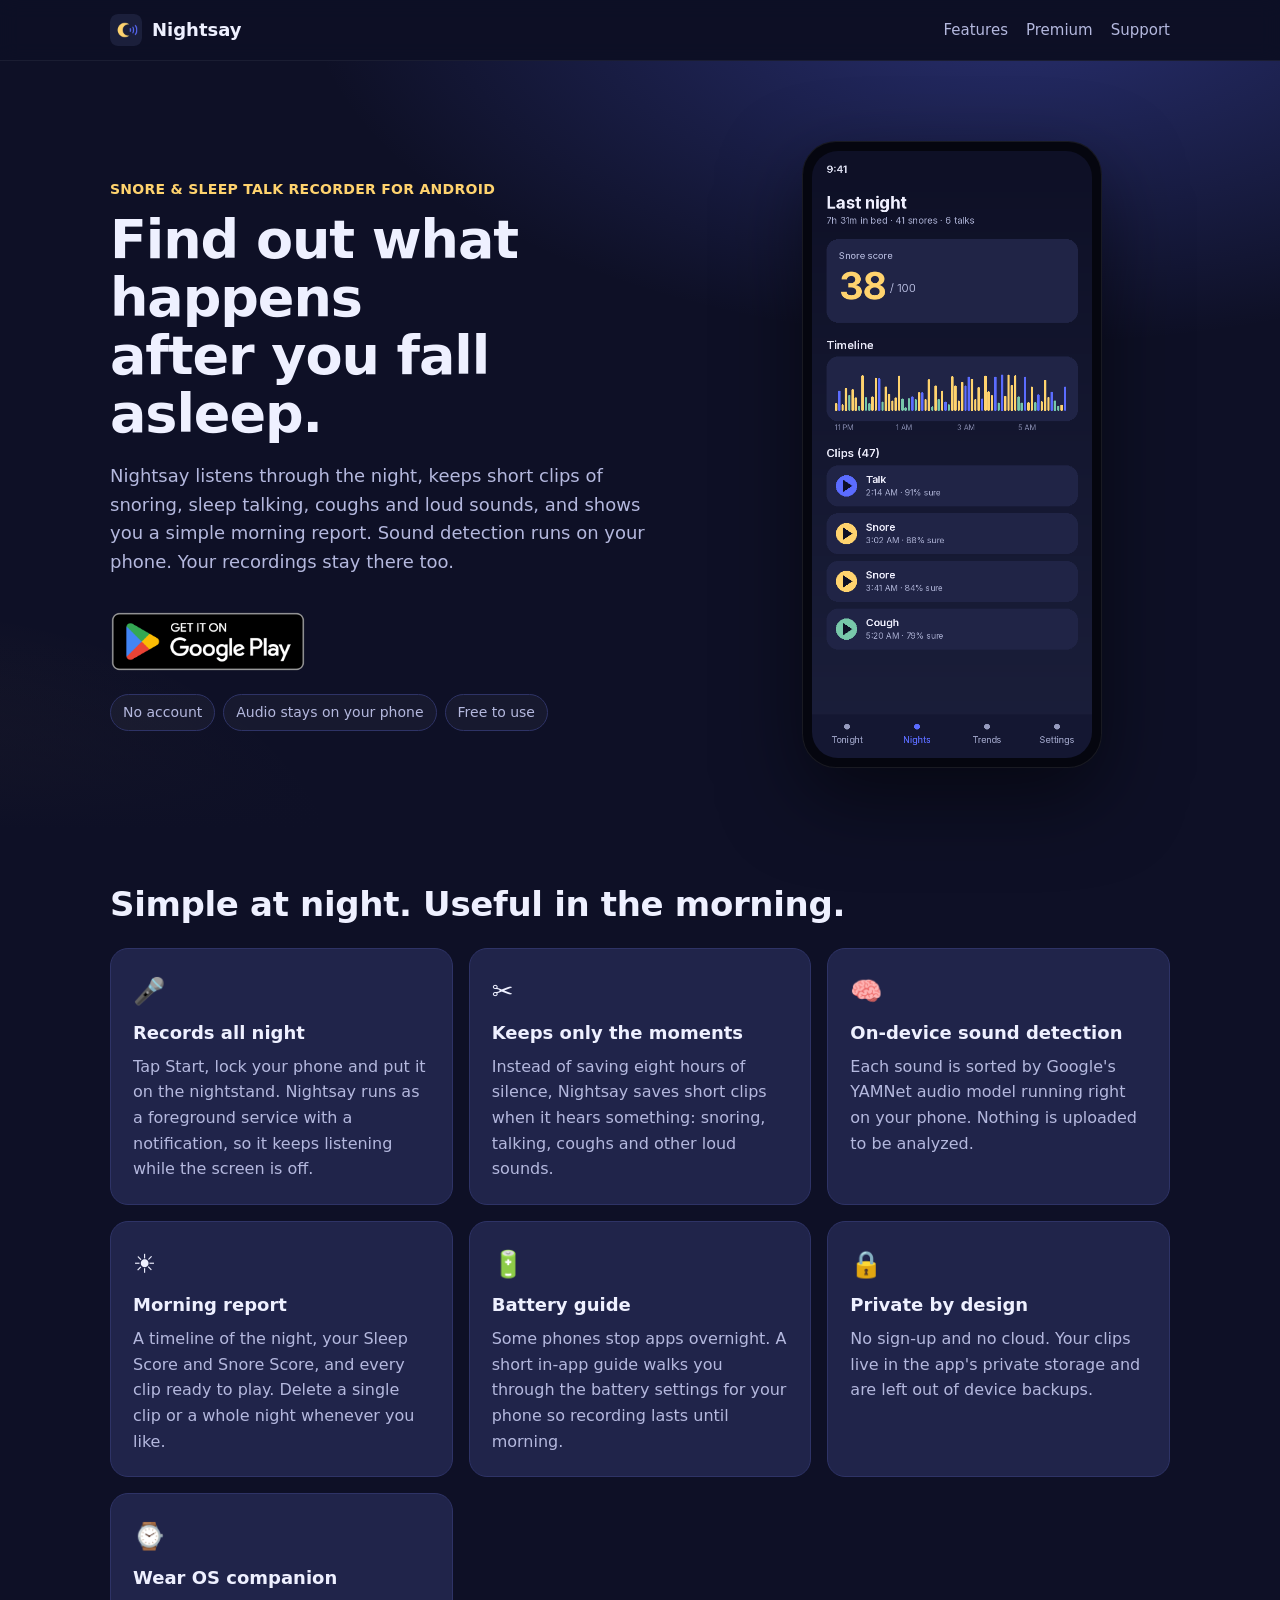
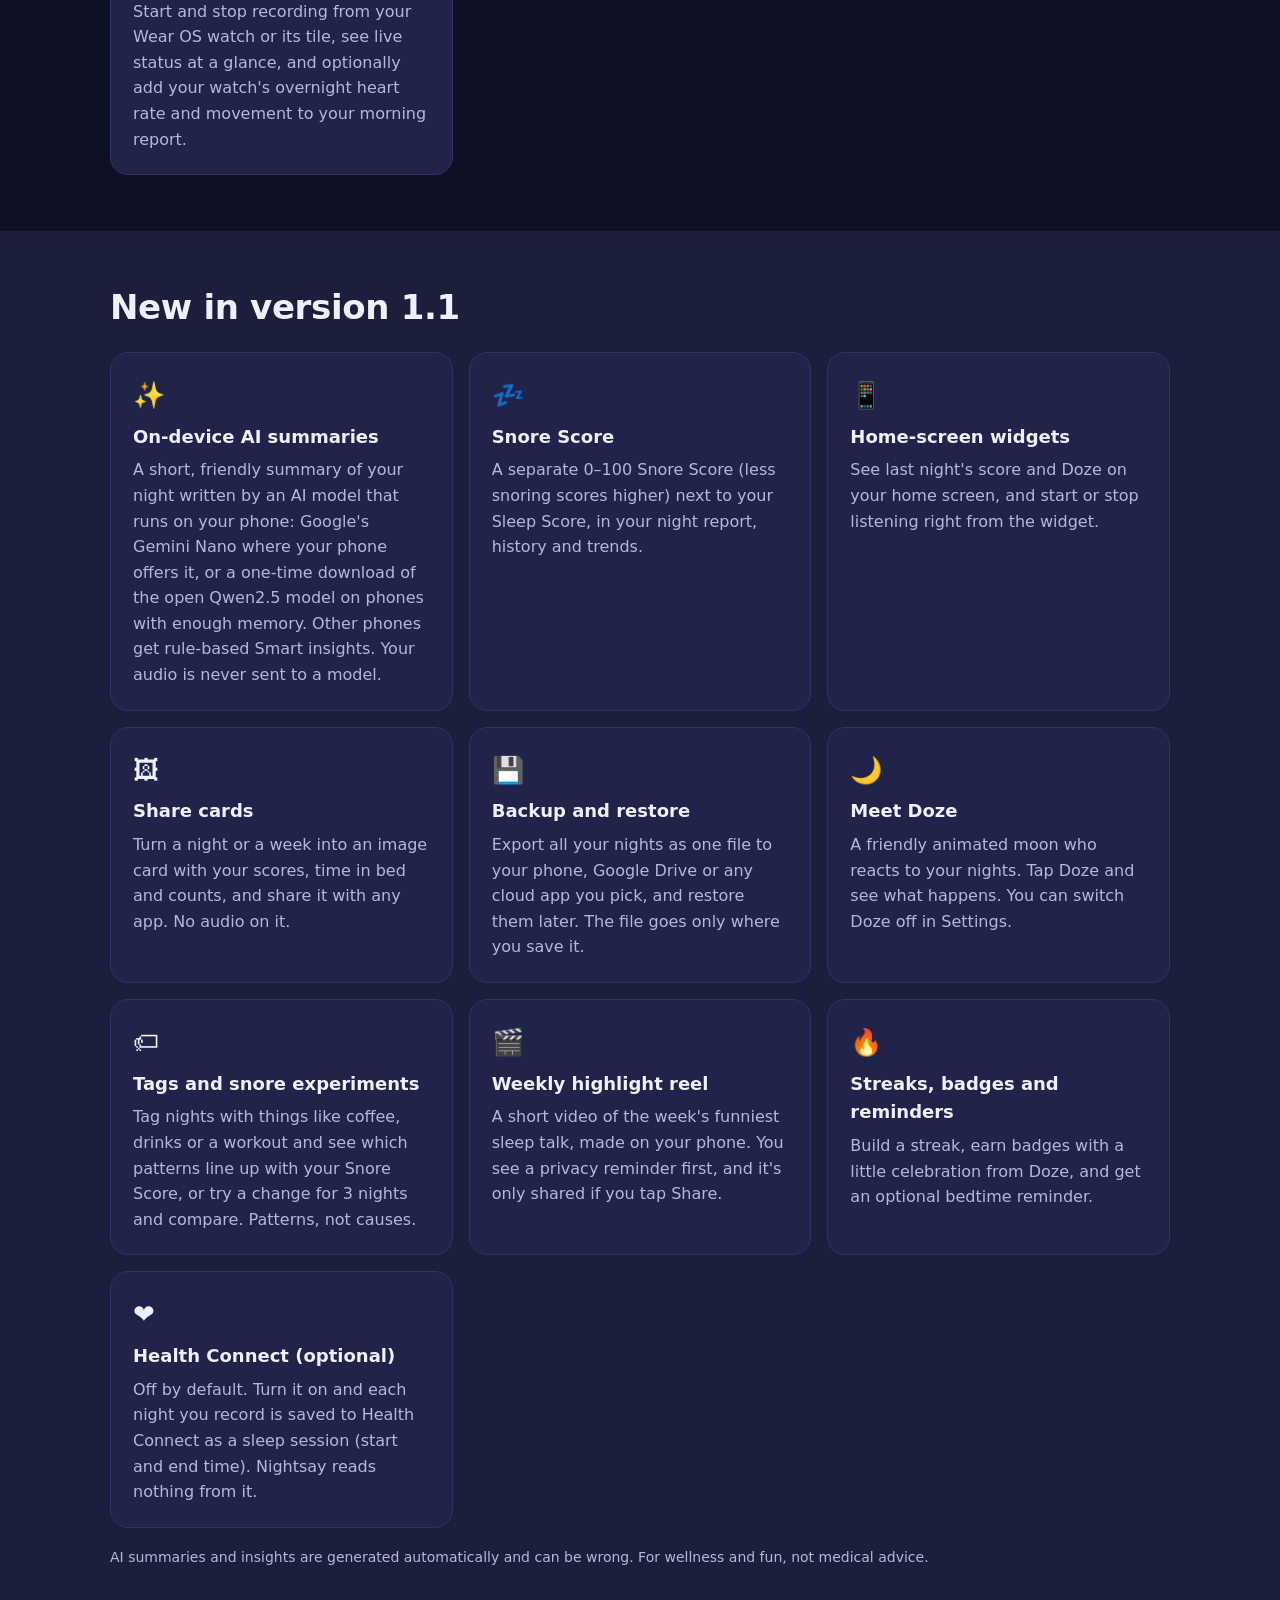
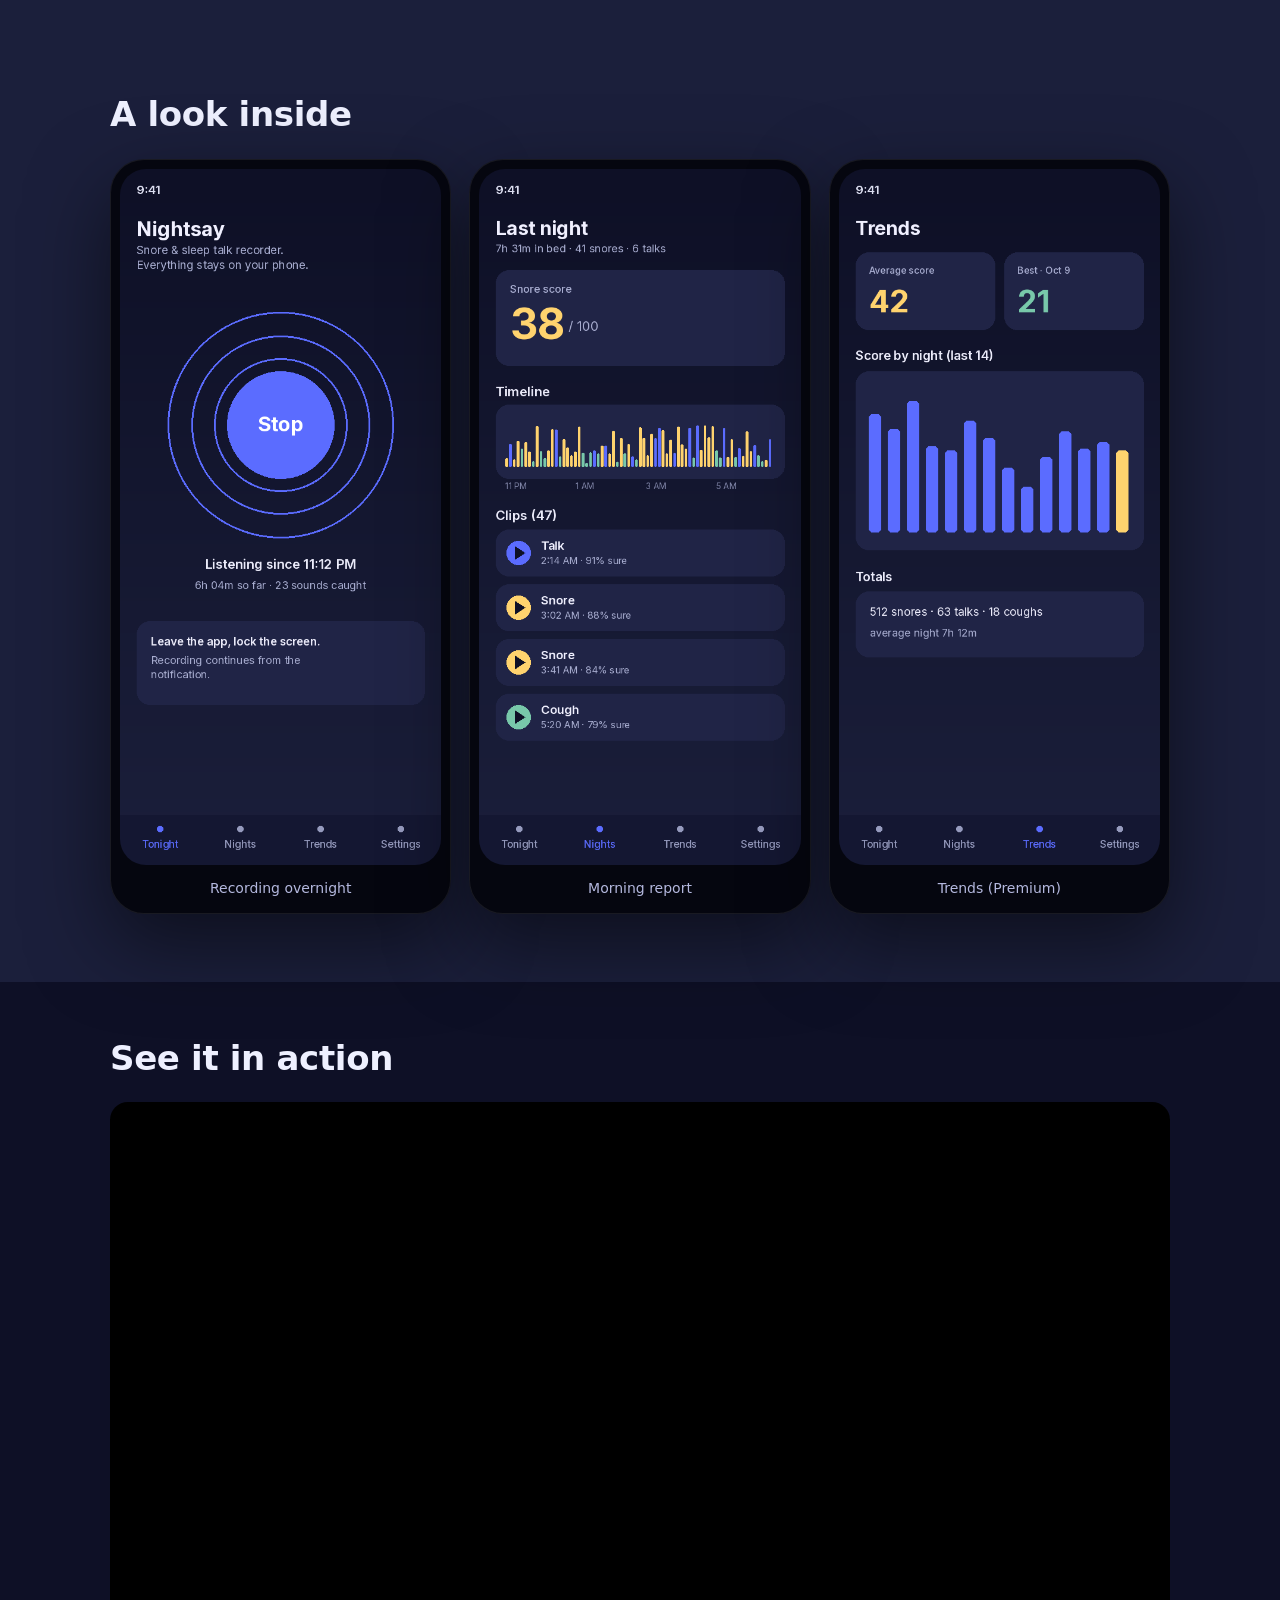
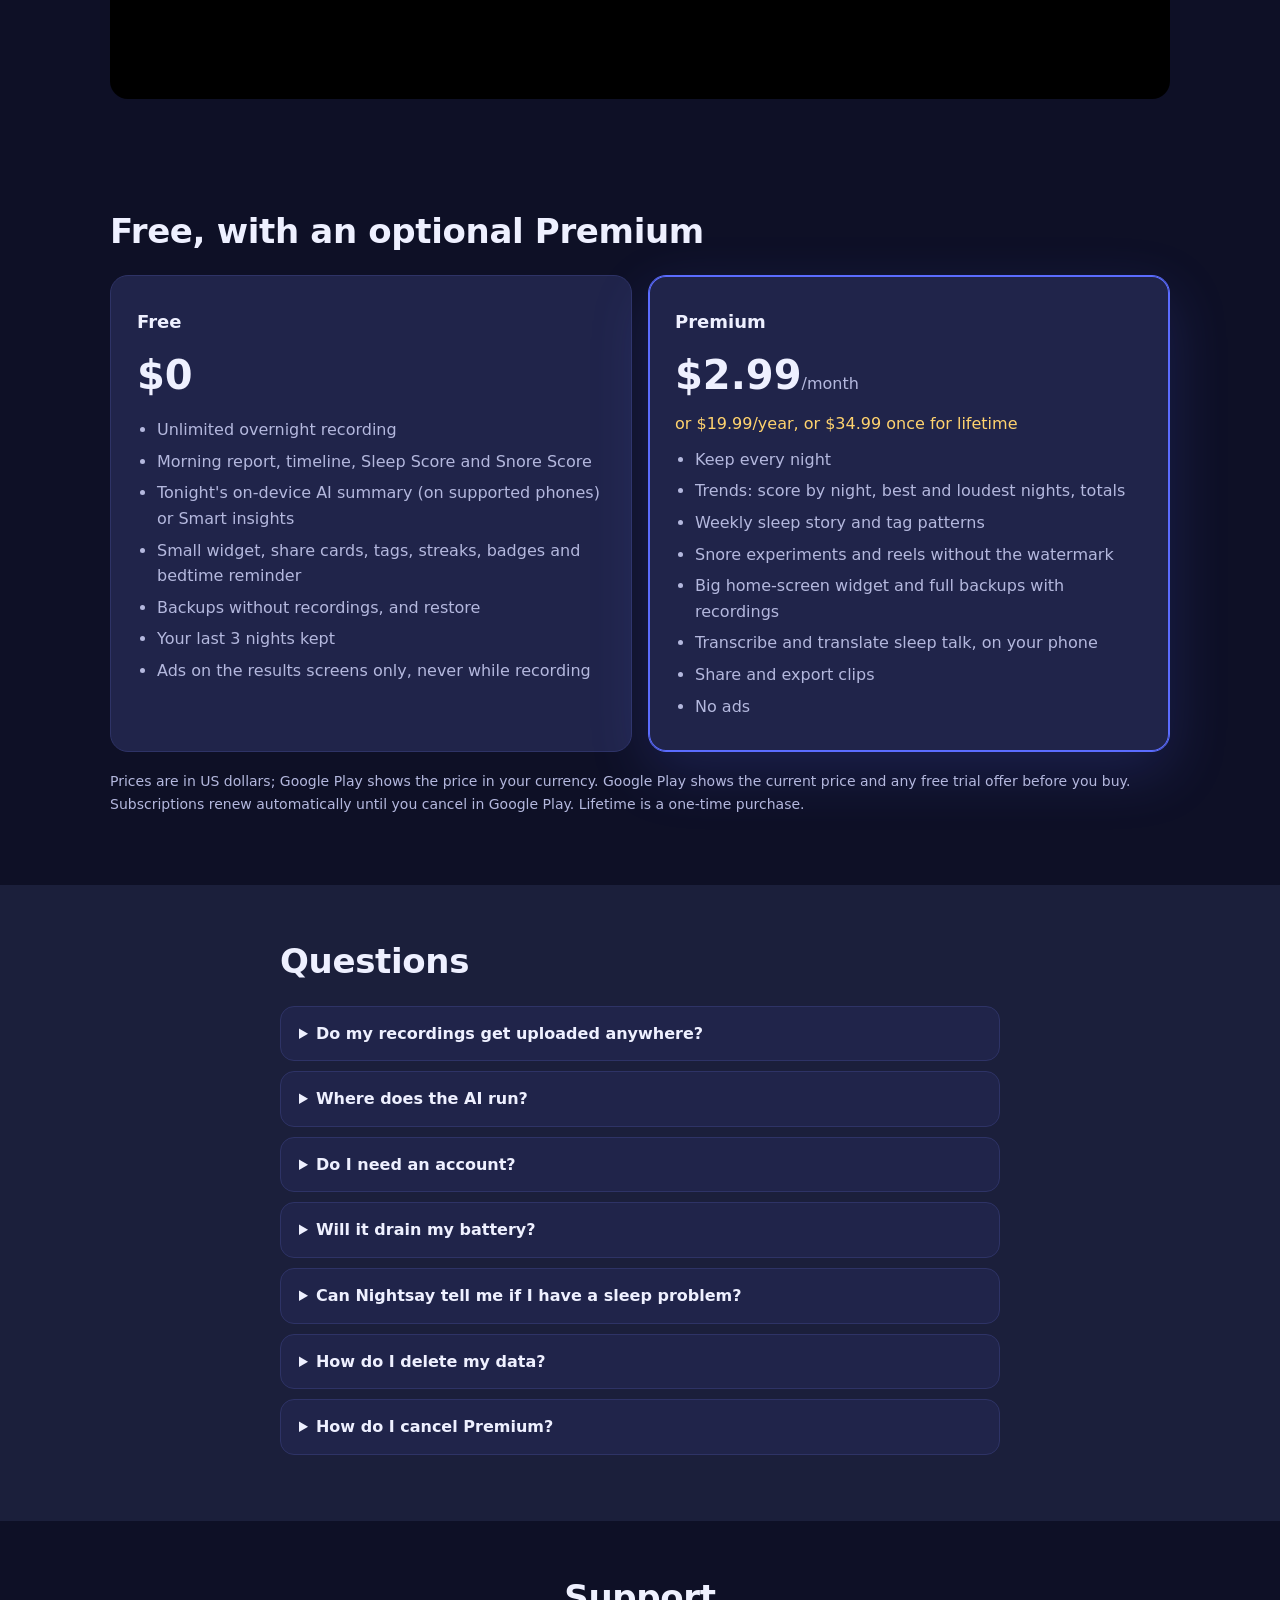
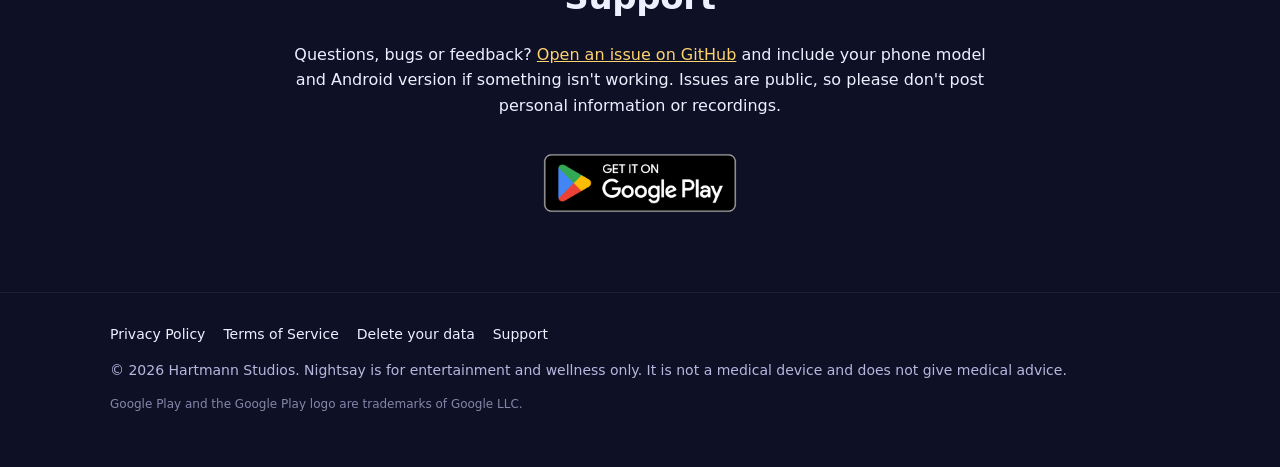
==== commit 4b779be8: "Add the promo video to the home page" ====
--- a/index.html
+++ b/index.html
@@ -77,7 +77,10 @@
 <h2>A look inside</h2>
 <div class="shots"><figure class="phone"><img src="https://chartmann1590.github.io/nightsay-site/img/shot-1.png" alt="Recording overnight: listening since 11:12 PM, sounds caught so far" loading="lazy" width="540" height="1170"><figcaption>Recording overnight</figcaption></figure><figure class="phone"><img src="https://chartmann1590.github.io/nightsay-site/img/shot-2.png" alt="Morning report: snore score, timeline of the night and playable clips" loading="lazy" width="540" height="1170"><figcaption>Morning report</figcaption></figure><figure class="phone"><img src="https://chartmann1590.github.io/nightsay-site/img/shot-3.png" alt="Trends (Premium): snore score by night, best night and totals" loading="lazy" width="540" height="1170"><figcaption>Trends (Premium)</figcaption></figure></div>
 </div></section>
-
+<section class="sec" id="video"><div class="wrap">
+<h2>See it in action</h2>
+<div class="video"><iframe src="https://www.youtube-nocookie.com/embed/TZwAMde6o-k" title="Nightsay promo video" loading="lazy" allow="accelerometer; encrypted-media; gyroscope; picture-in-picture; fullscreen" allowfullscreen></iframe></div>
+</div></section>
 <section class="sec" id="premium"><div class="wrap">
 <h2>Free, with an optional Premium</h2>
 <div class="plans">
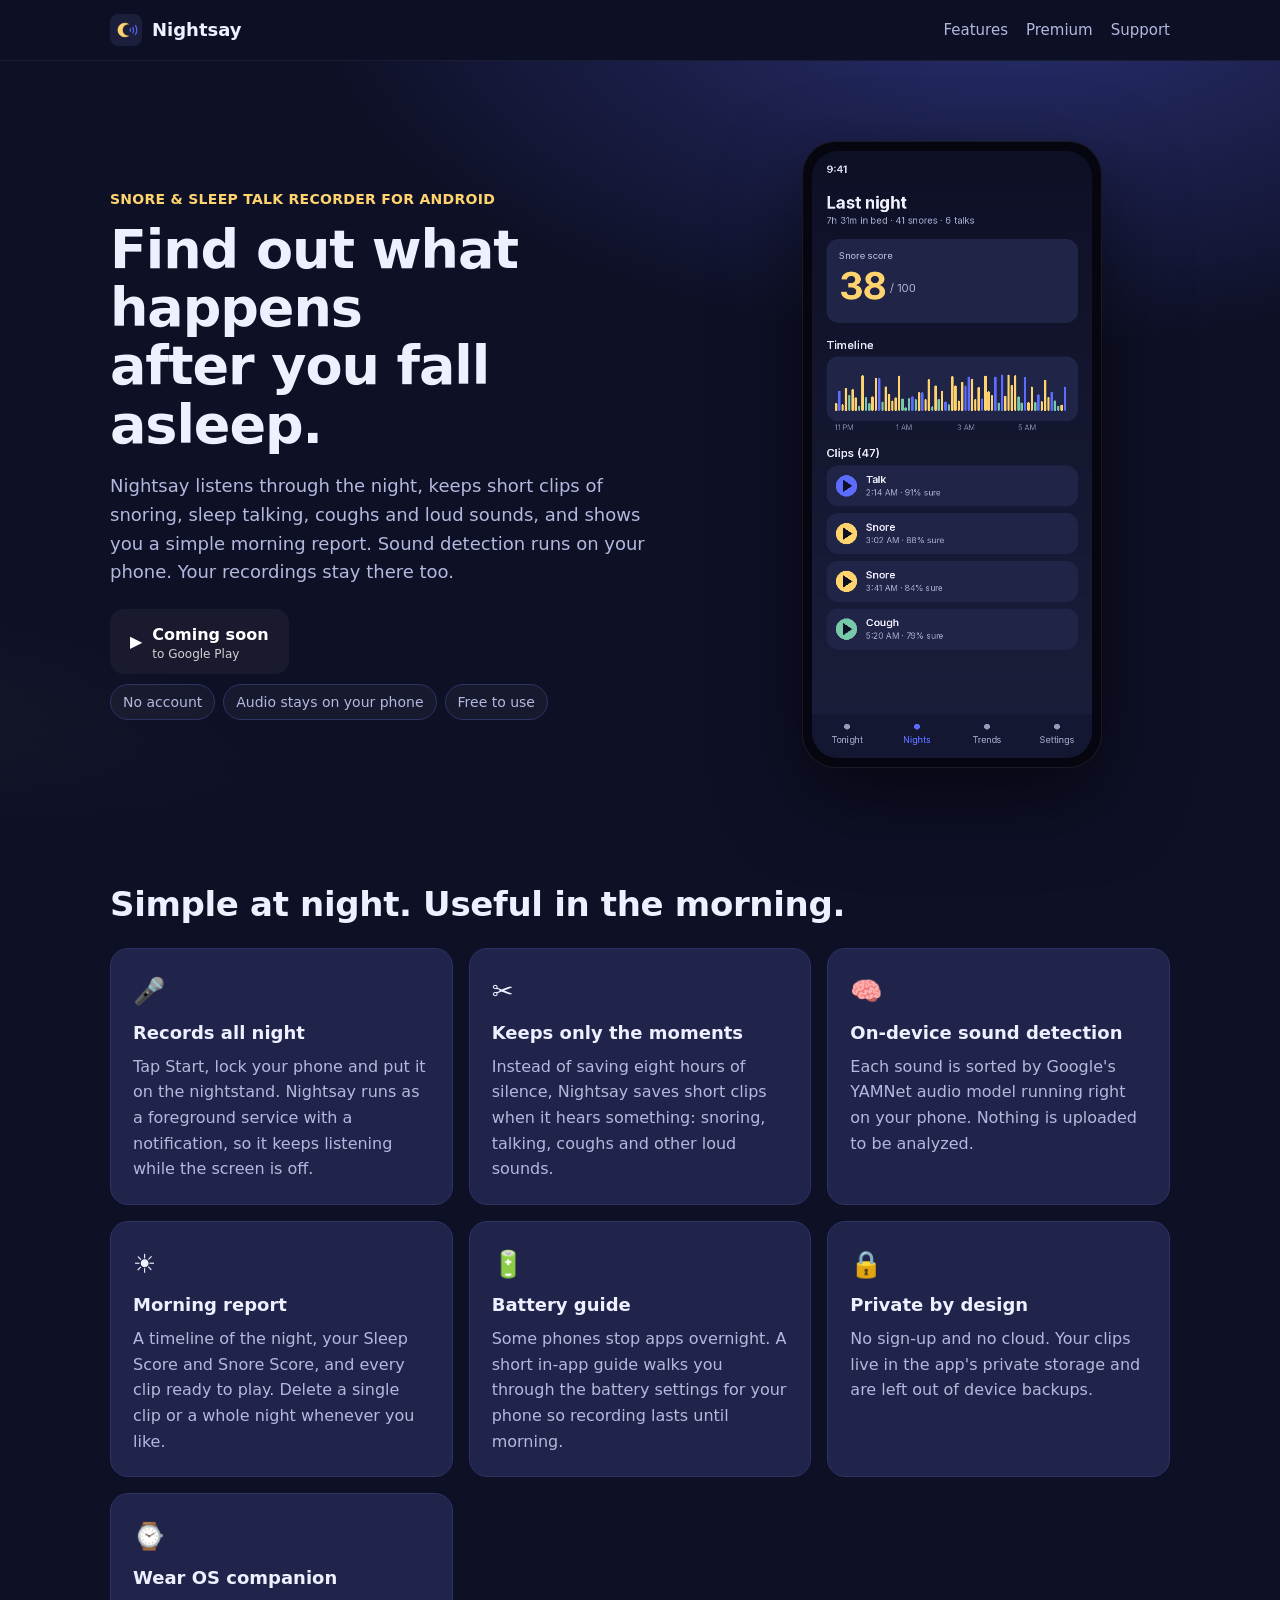
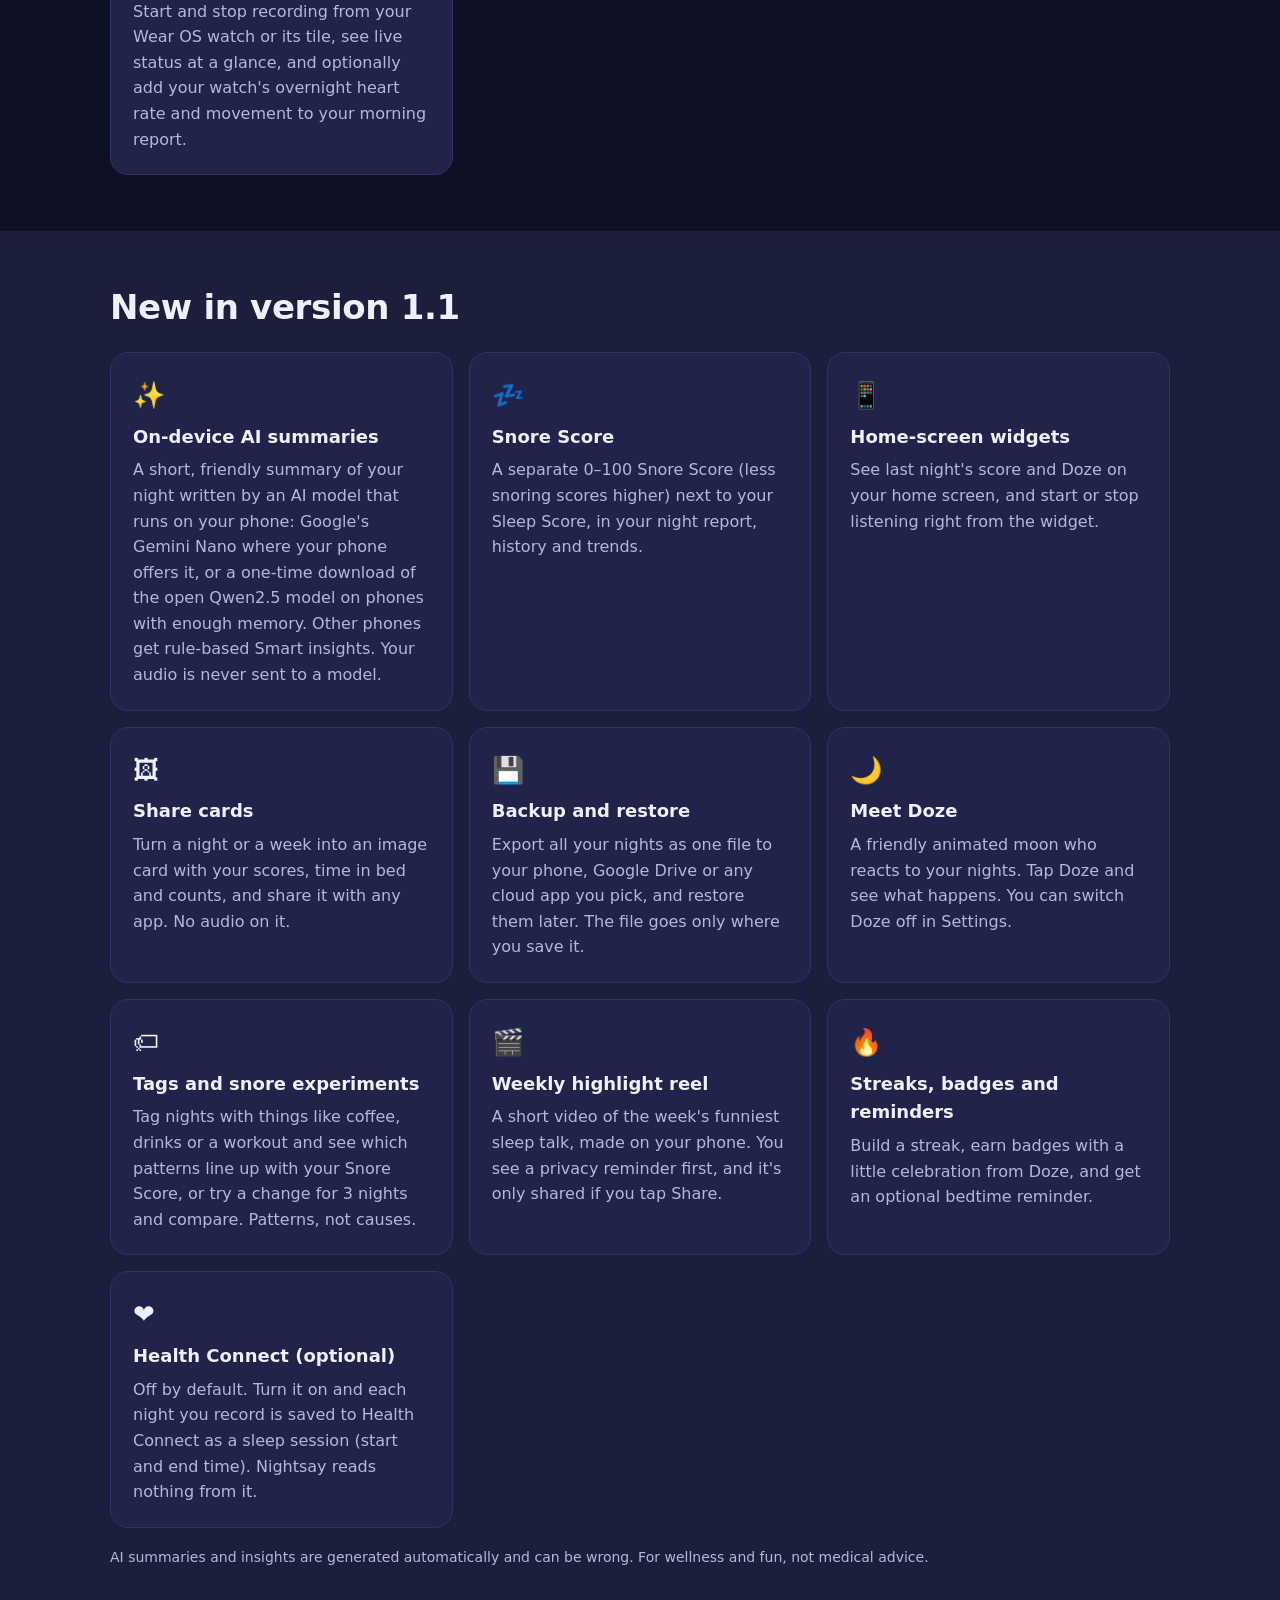
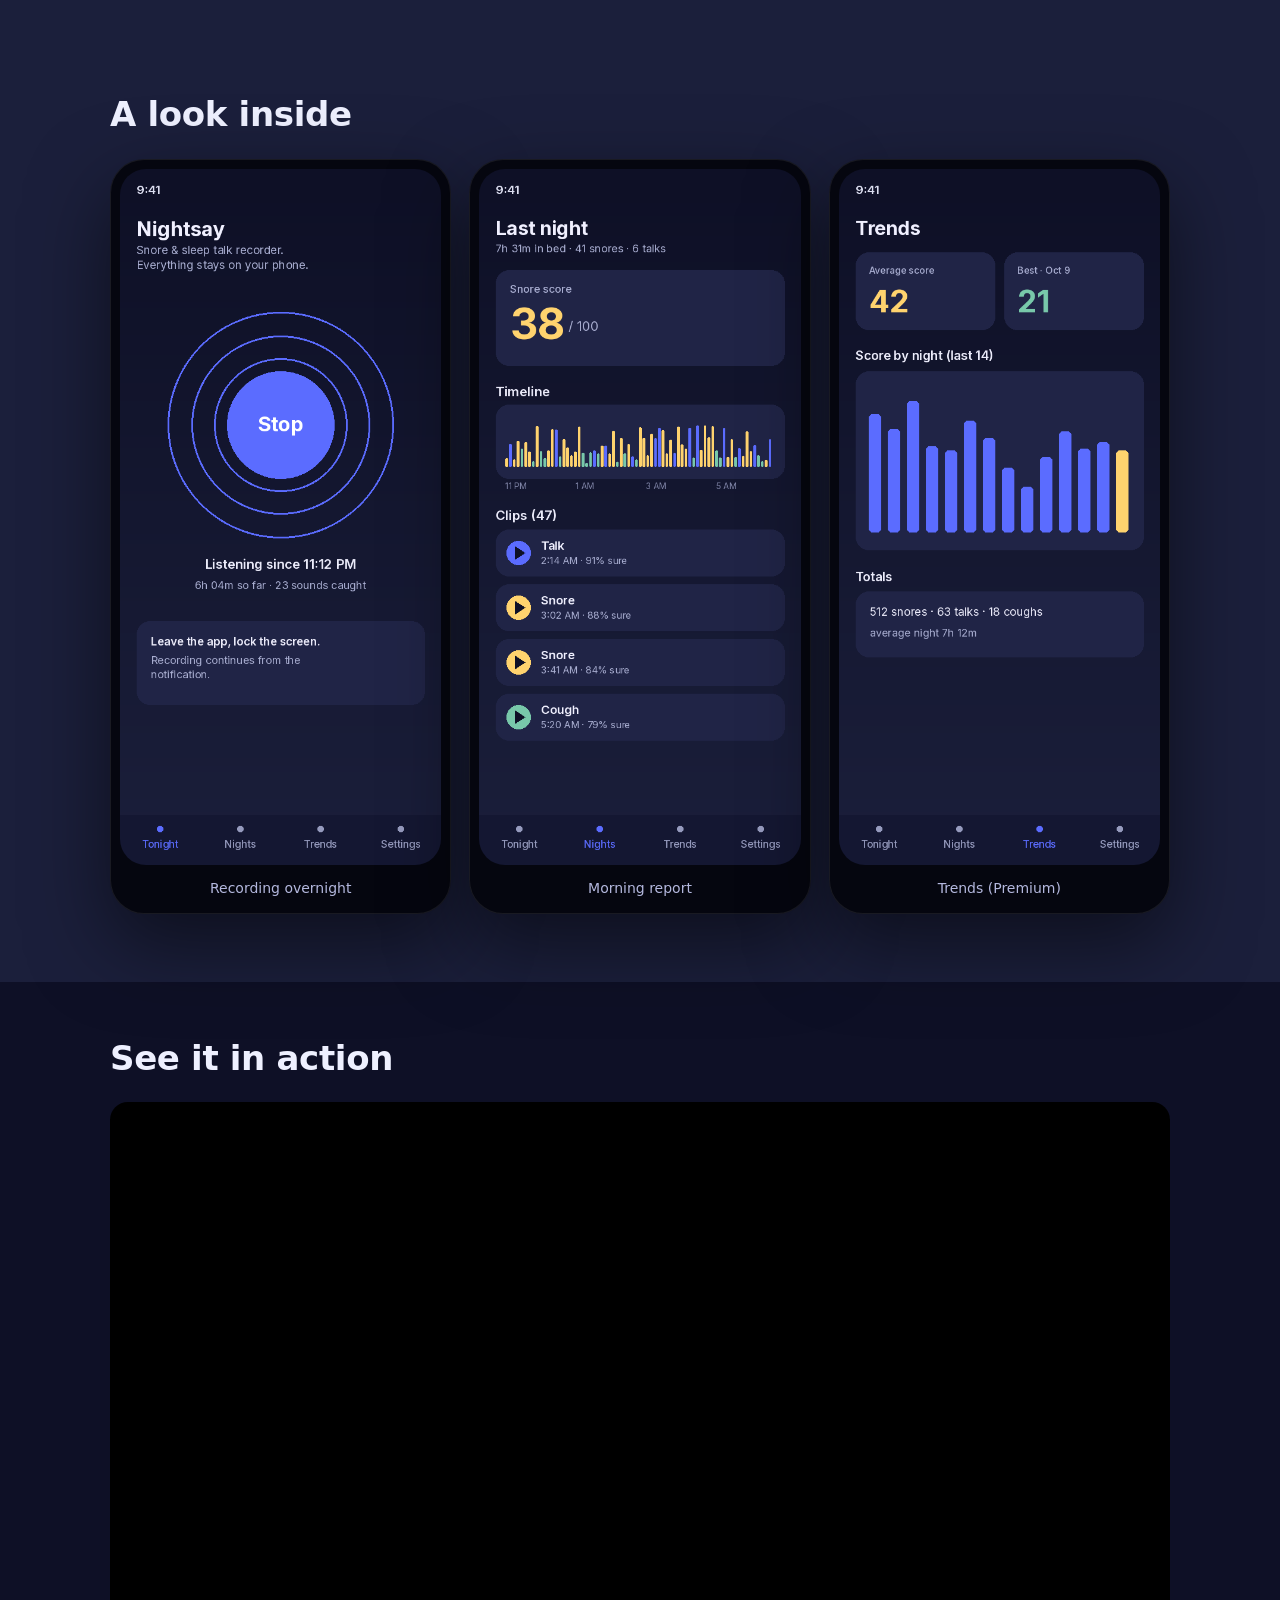
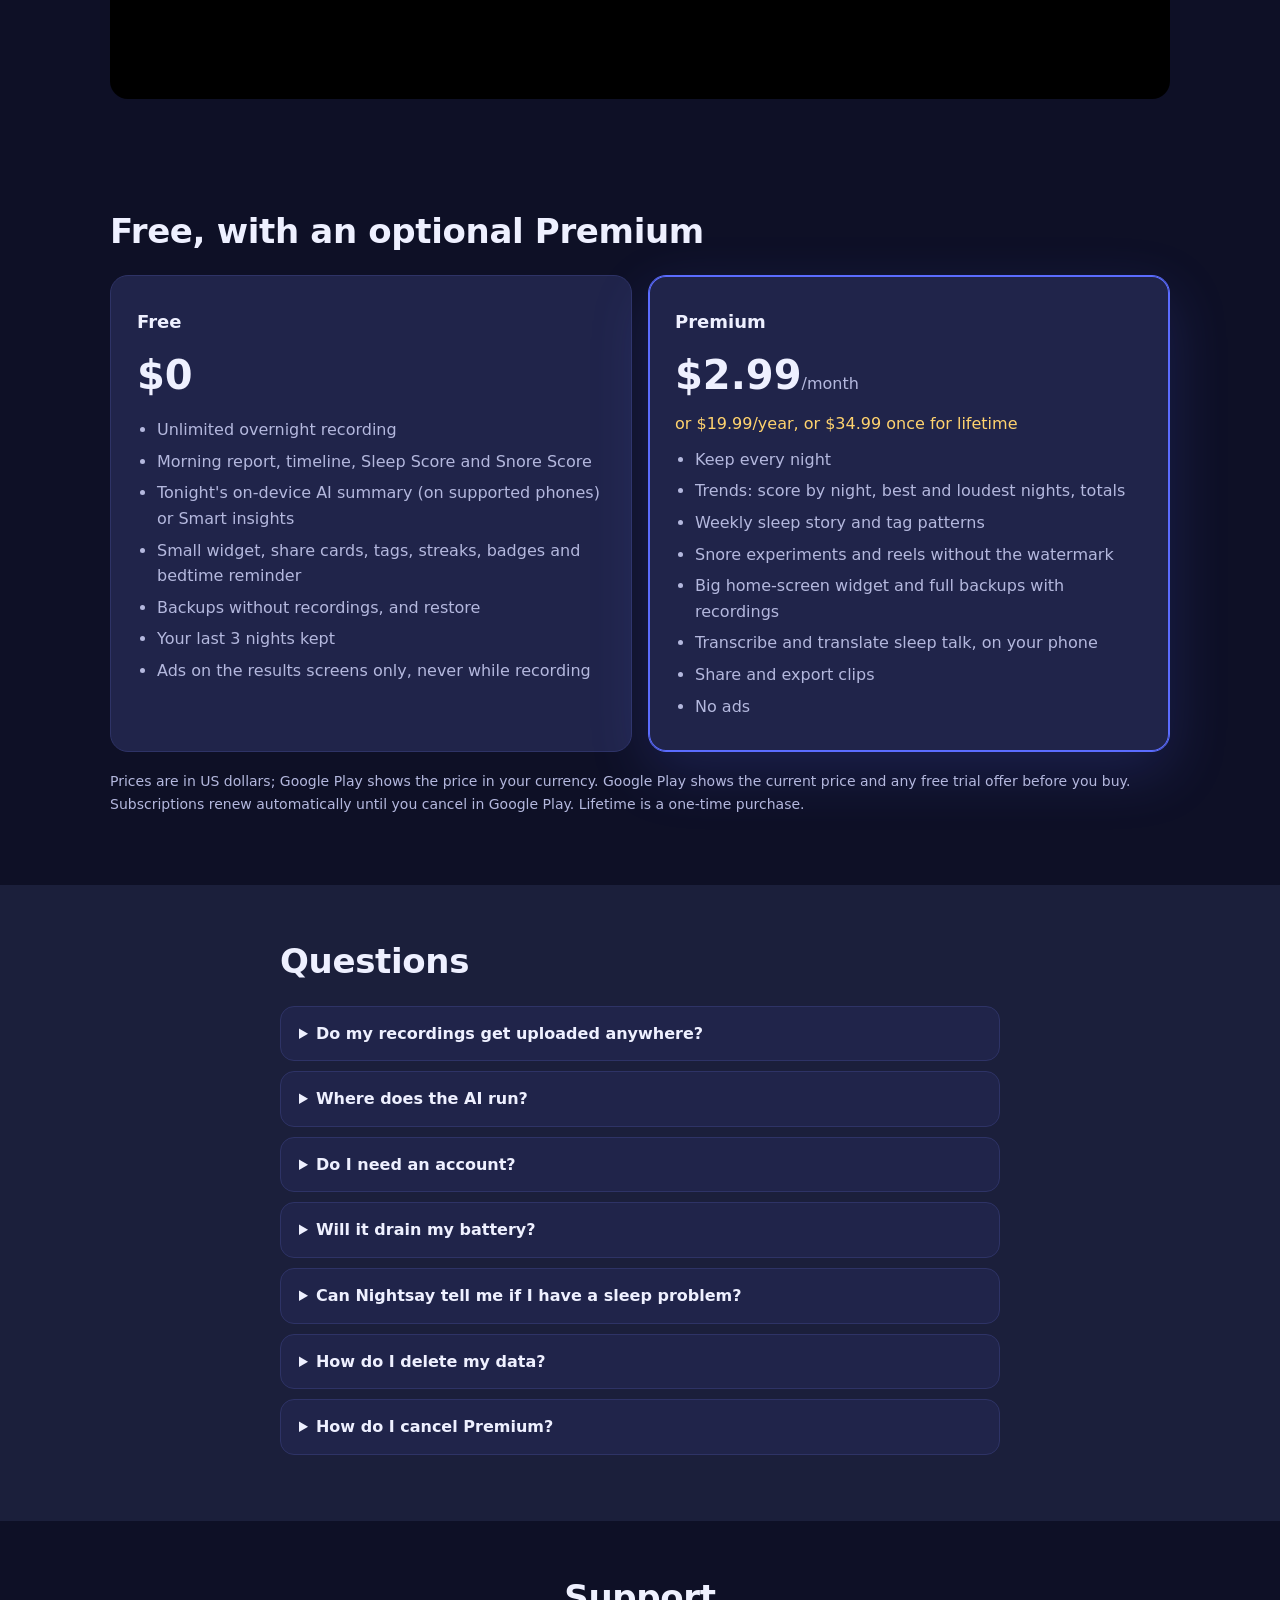
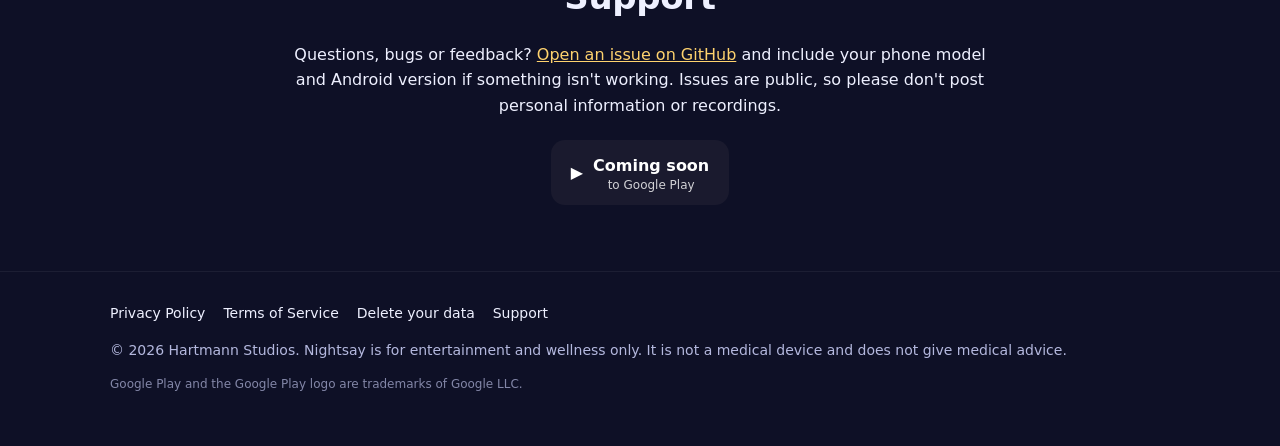
==== commit 6fd15a49: "Site: show Coming soon to Google Play until the listing is live" ====
--- a/index.html
+++ b/index.html
@@ -23,7 +23,7 @@
 <link rel="icon" type="image/png" sizes="32x32" href="https://chartmann1590.github.io/nightsay-site/img/icon-32.png">
 <link rel="apple-touch-icon" href="https://chartmann1590.github.io/nightsay-site/img/icon-180.png">
 <link rel="stylesheet" href="https://chartmann1590.github.io/nightsay-site/style.css">
-<script type="application/ld+json">{"@context": "https://schema.org", "@type": "SoftwareApplication", "name": "Nightsay: Snore & Sleep Talk", "operatingSystem": "Android", "applicationCategory": "HealthApplication", "url": "https://chartmann1590.github.io/nightsay-site/", "downloadUrl": "https://play.google.com/store/apps/details?id=com.charles.nightsay", "author": {"@type": "Organization", "name": "Hartmann Studios", "url": "https://chartmann1590.github.io/nightsay-site/"}, "offers": [{"@type": "Offer", "price": "0", "priceCurrency": "USD", "name": "Free"}], "description": "Snore and sleep talk recorder for Android. Records overnight, keeps short clips of snoring, sleep talking and coughs, and shows a morning report with a Sleep Score, Snore Score and on-device AI summaries. Sound detection runs on your phone."}</script>
+<script type="application/ld+json">{"@context": "https://schema.org", "@type": "SoftwareApplication", "name": "Nightsay: Snore & Sleep Talk", "operatingSystem": "Android", "applicationCategory": "HealthApplication", "url": "https://chartmann1590.github.io/nightsay-site/", "author": {"@type": "Organization", "name": "Hartmann Studios", "url": "https://chartmann1590.github.io/nightsay-site/"}, "offers": [{"@type": "Offer", "price": "0", "priceCurrency": "USD", "name": "Free"}], "description": "Snore and sleep talk recorder for Android. Records overnight, keeps short clips of snoring, sleep talking and coughs, and shows a morning report with a Sleep Score, Snore Score and on-device AI summaries. Sound detection runs on your phone."}</script>
 </head>
 <body>
 <header class="top"><div class="wrap nav">
@@ -37,7 +37,7 @@
 <p class="eyebrow">Snore &amp; sleep talk recorder for Android</p>
 <h1>Find out what happens<br>after you fall asleep.</h1>
 <p class="lead">Nightsay listens through the night, keeps short clips of snoring, sleep talking, coughs and loud sounds, and shows you a simple morning report. Sound detection runs on your phone. Your recordings stay there too.</p>
-<div class="cta"><a class="badge " href="https://play.google.com/store/apps/details?id=com.charles.nightsay" rel="noopener"><img src="https://chartmann1590.github.io/nightsay-site/img/play-badge.png" alt="Get it on Google Play" width="646" height="250"></a></div>
+<div class="cta"><span class="btn soon" role="note" aria-label="Coming soon to Google Play">&#9654;<span>Coming soon<small>to Google Play</small></span></span></div>
 <ul class="pills"><li>No account</li><li>Audio stays on your phone</li><li>Free to use</li></ul>
 </div>
 <div class="hero-phone"><figure class="phone big"><img src="https://chartmann1590.github.io/nightsay-site/img/shot-2.png" alt="Morning report: snore score, timeline of the night and playable clips" width="540" height="1170"></figure></div>
@@ -104,7 +104,7 @@
 <section class="sec" id="support"><div class="wrap narrow center">
 <h2>Support</h2>
 <p>Questions, bugs or feedback? <a href="https://github.com/chartmann1590/nightsay-site/issues/new">Open an issue on GitHub</a> and include your phone model and Android version if something isn't working. Issues are public, so please don't post personal information or recordings.</p>
-<div class="cta center"><a class="badge " href="https://play.google.com/store/apps/details?id=com.charles.nightsay" rel="noopener"><img src="https://chartmann1590.github.io/nightsay-site/img/play-badge.png" alt="Get it on Google Play" width="646" height="250"></a></div>
+<div class="cta center"><span class="btn soon" role="note" aria-label="Coming soon to Google Play">&#9654;<span>Coming soon<small>to Google Play</small></span></span></div>
 </div></section>
 
 </main>
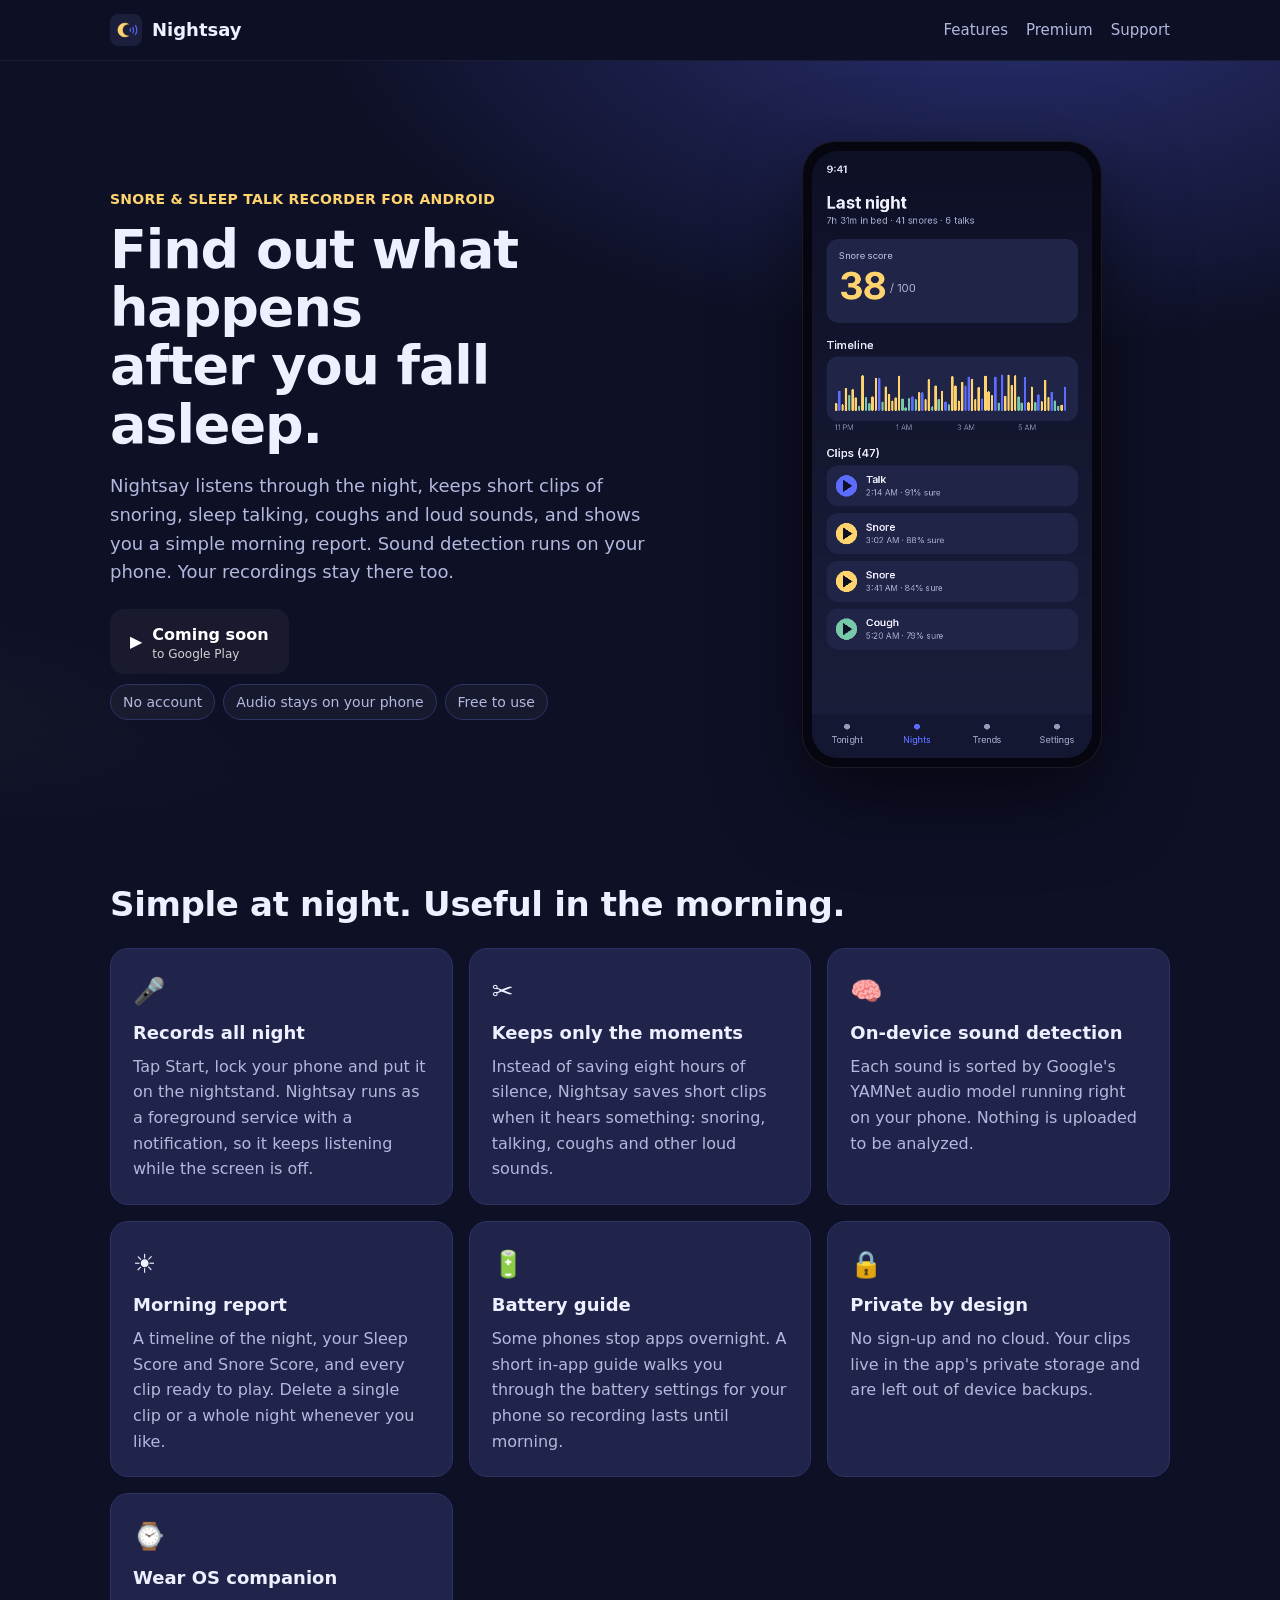
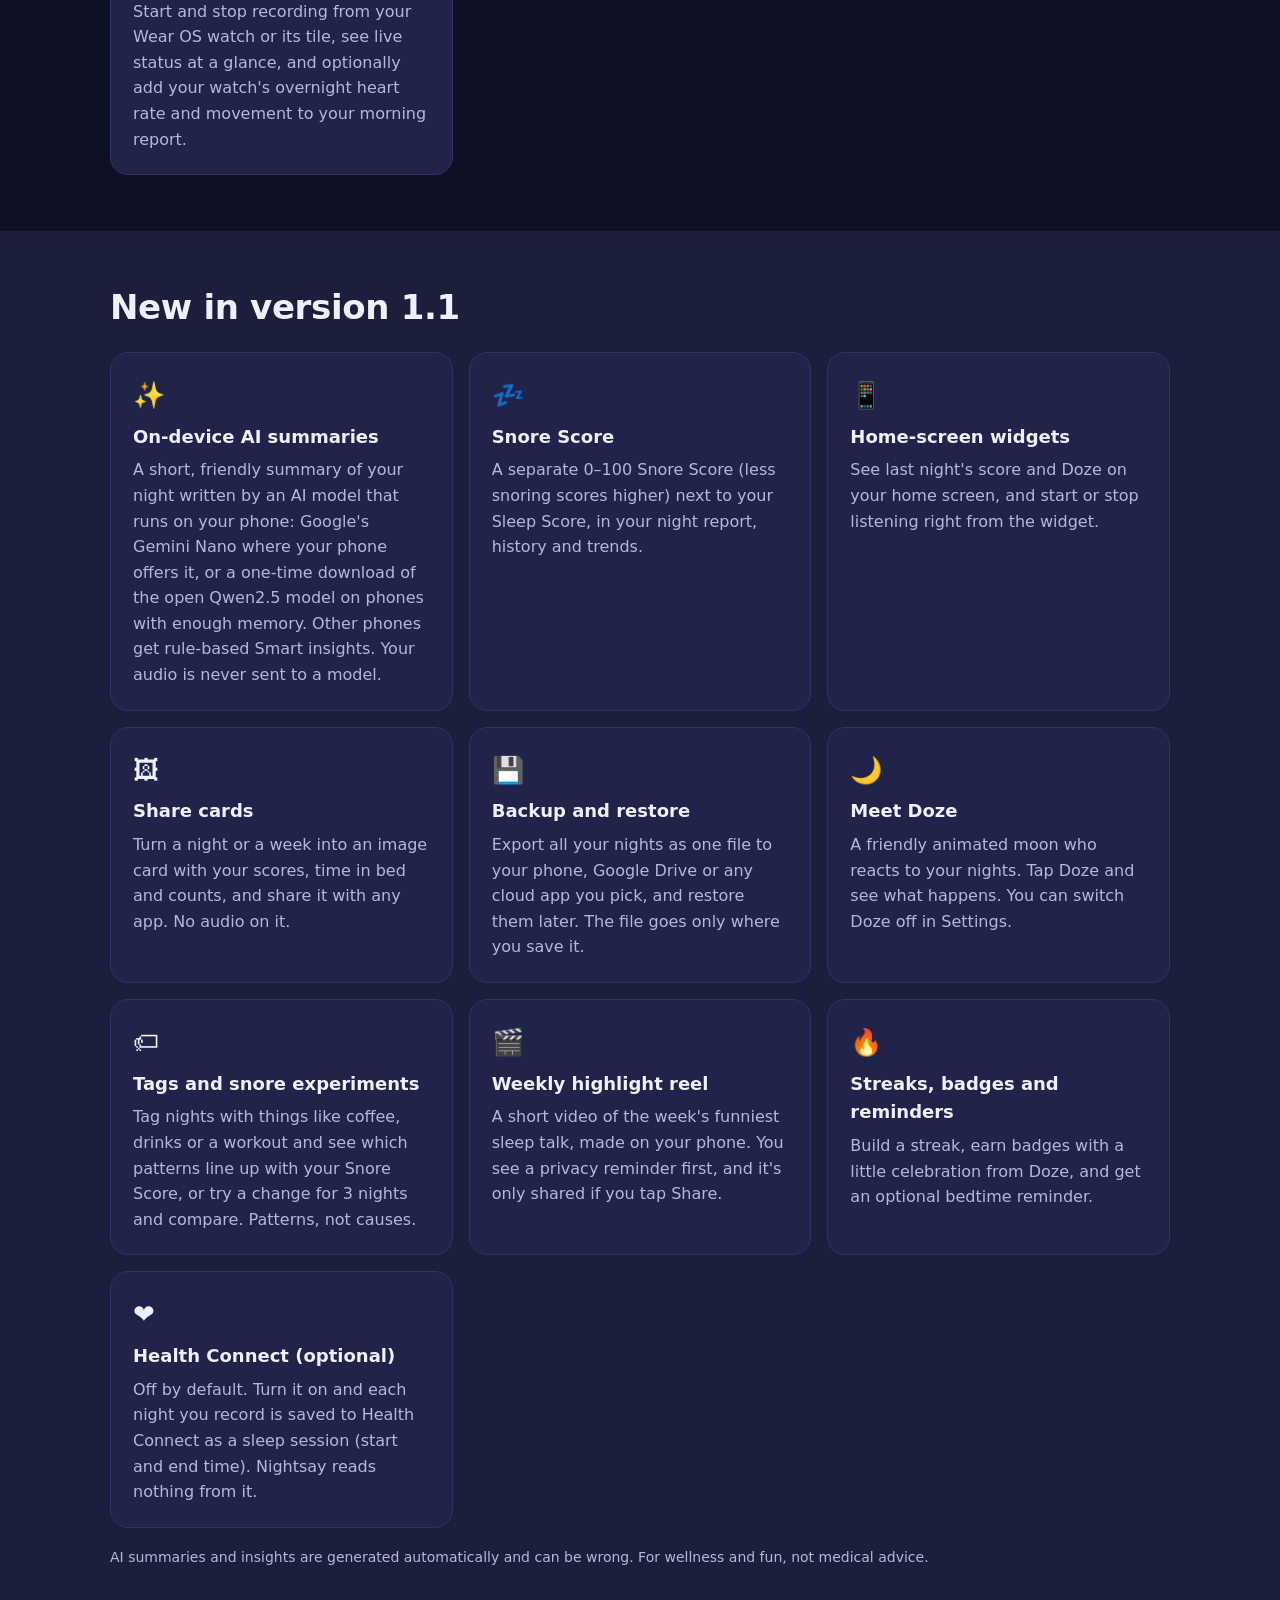
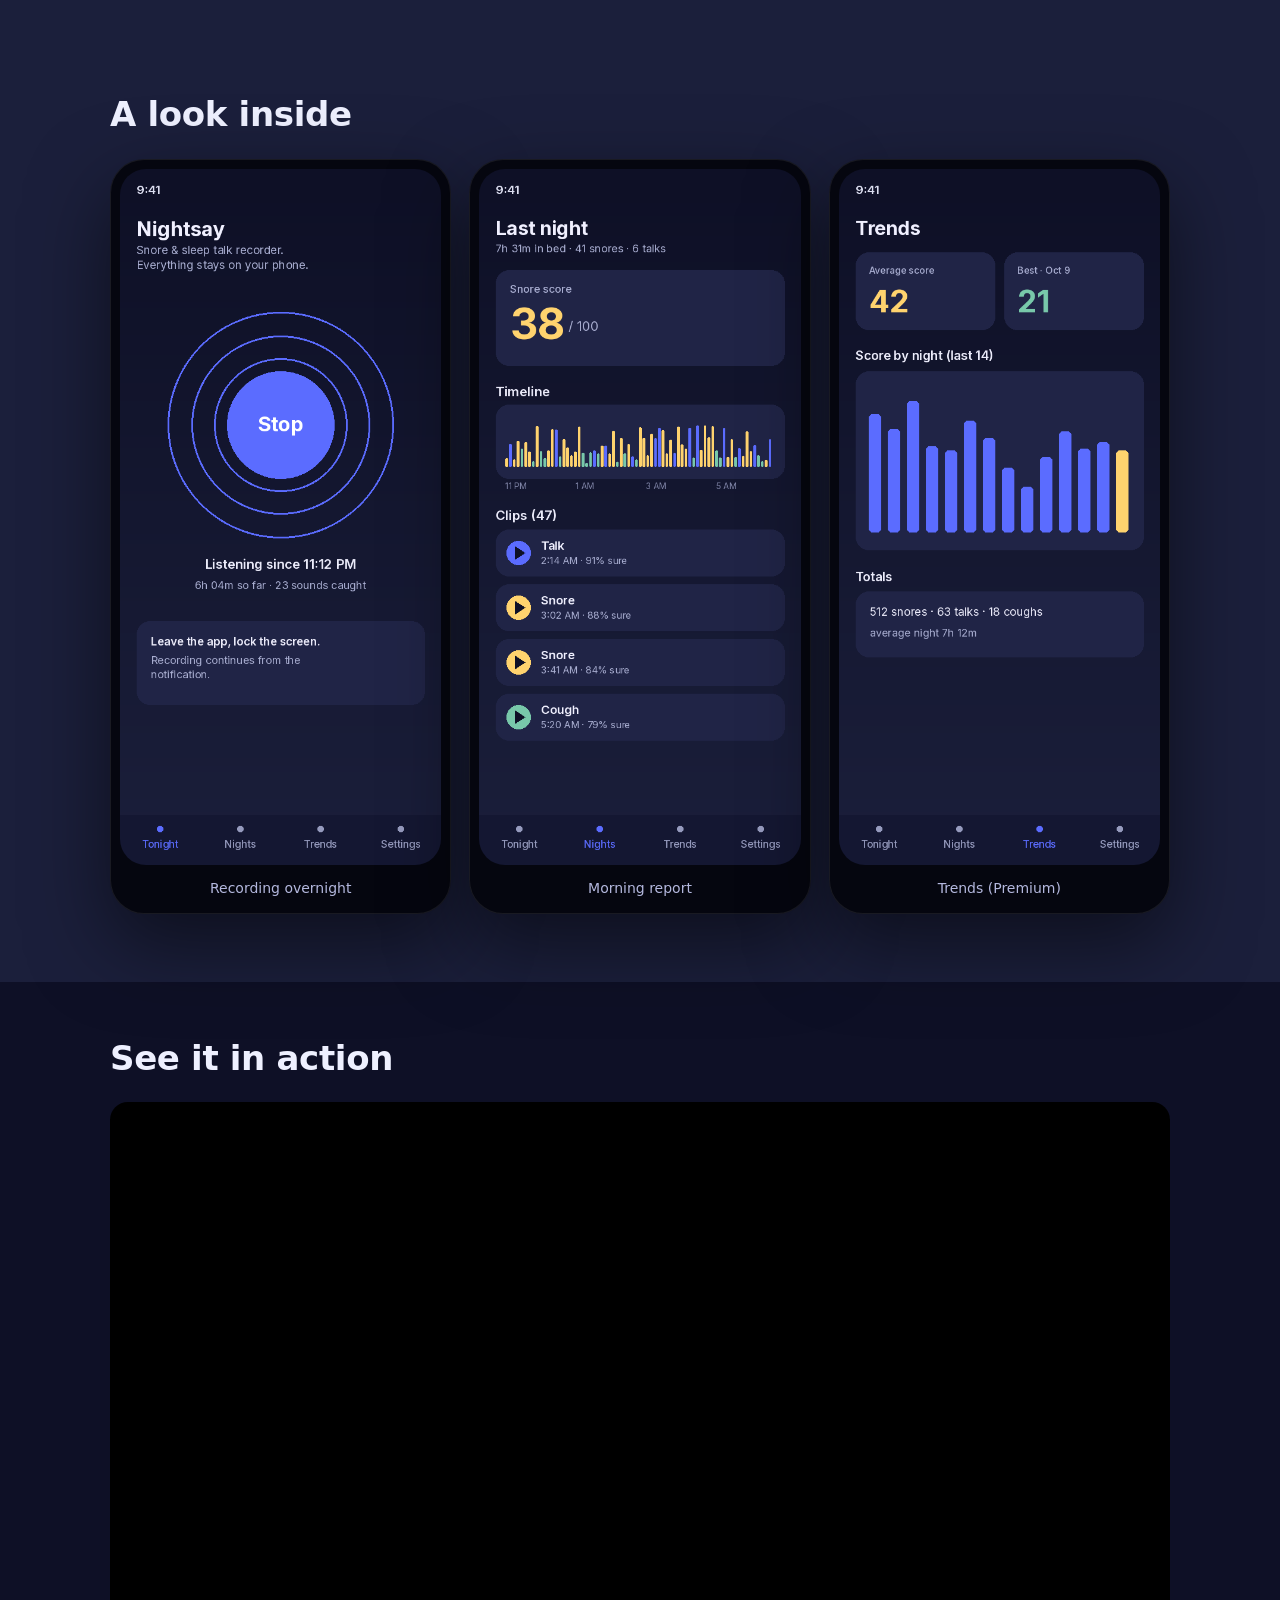
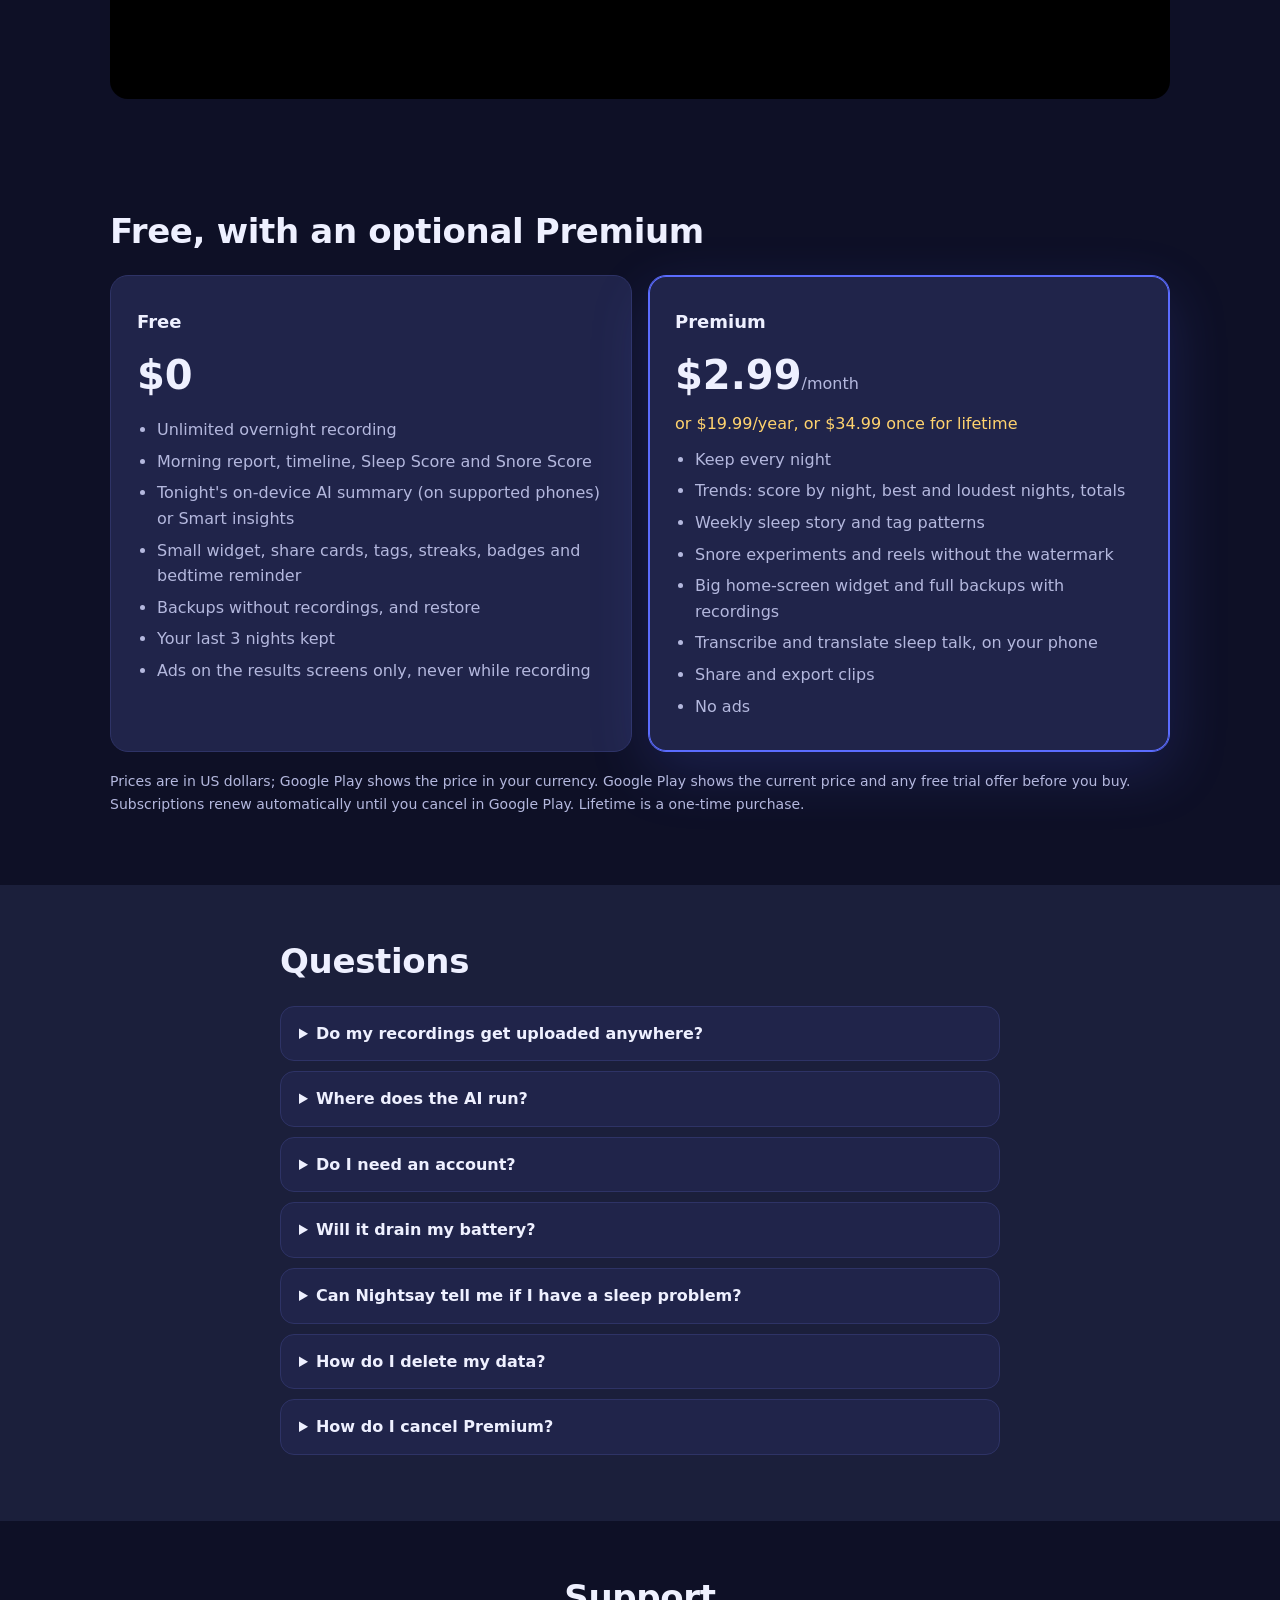
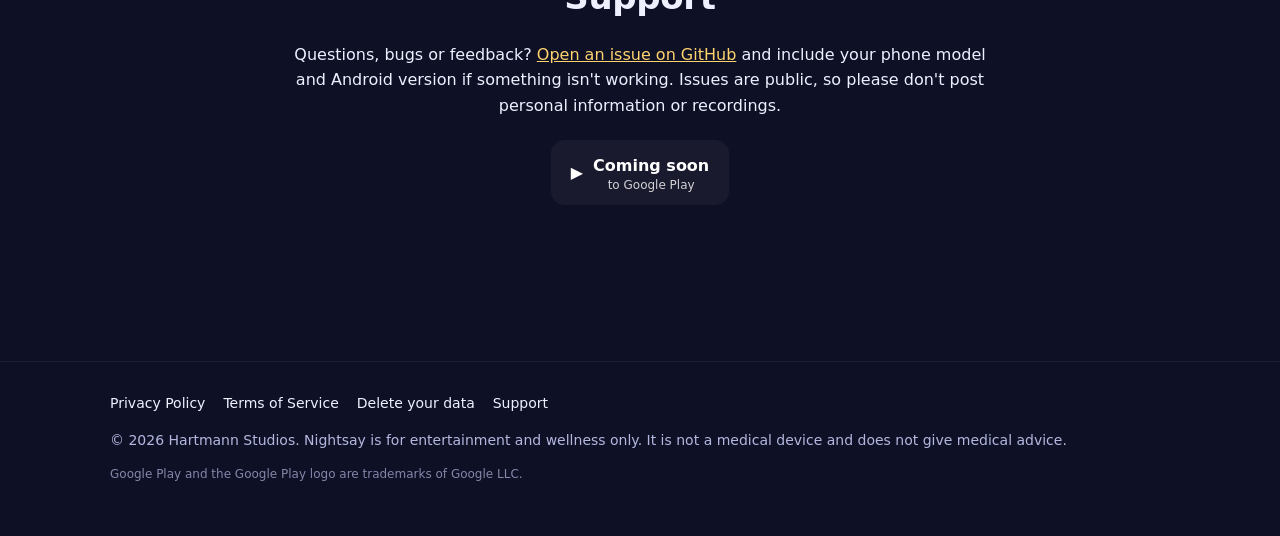
==== commit c1934f86: "Add banner ad [skip ci]" ====
--- a/index.html
+++ b/index.html
@@ -108,6 +108,14 @@
 </div></section>
 
 </main>
+
+<!-- BEGIN AADS AD UNIT 2459489 -->
+<div class="aads-slot" style="width:100%;margin:24px auto 16px;text-align:center;clear:both">
+<div id="frame" style="width: 320px;margin: auto;z-index: 99998;height: auto">
+<iframe data-aa='2459489' src='//ad.a-ads.com/2459489/?size=320x50' style='border:0; padding:0; width:320px; height:50px; overflow:hidden;display: block;margin: auto'></iframe>
+</div>
+</div>
+<!-- END AADS AD UNIT 2459489 -->
 <footer class="foot"><div class="wrap">
 <div class="foot-links"><a href="https://chartmann1590.github.io/nightsay-site/privacy/">Privacy Policy</a><a href="https://chartmann1590.github.io/nightsay-site/terms/">Terms of Service</a><a href="https://chartmann1590.github.io/nightsay-site/delete/">Delete your data</a><a href="https://github.com/chartmann1590/nightsay-site/issues/new">Support</a></div>
 <p>&copy; 2026 Hartmann Studios. Nightsay is for entertainment and wellness only. It is not a medical device and does not give medical advice.</p>
